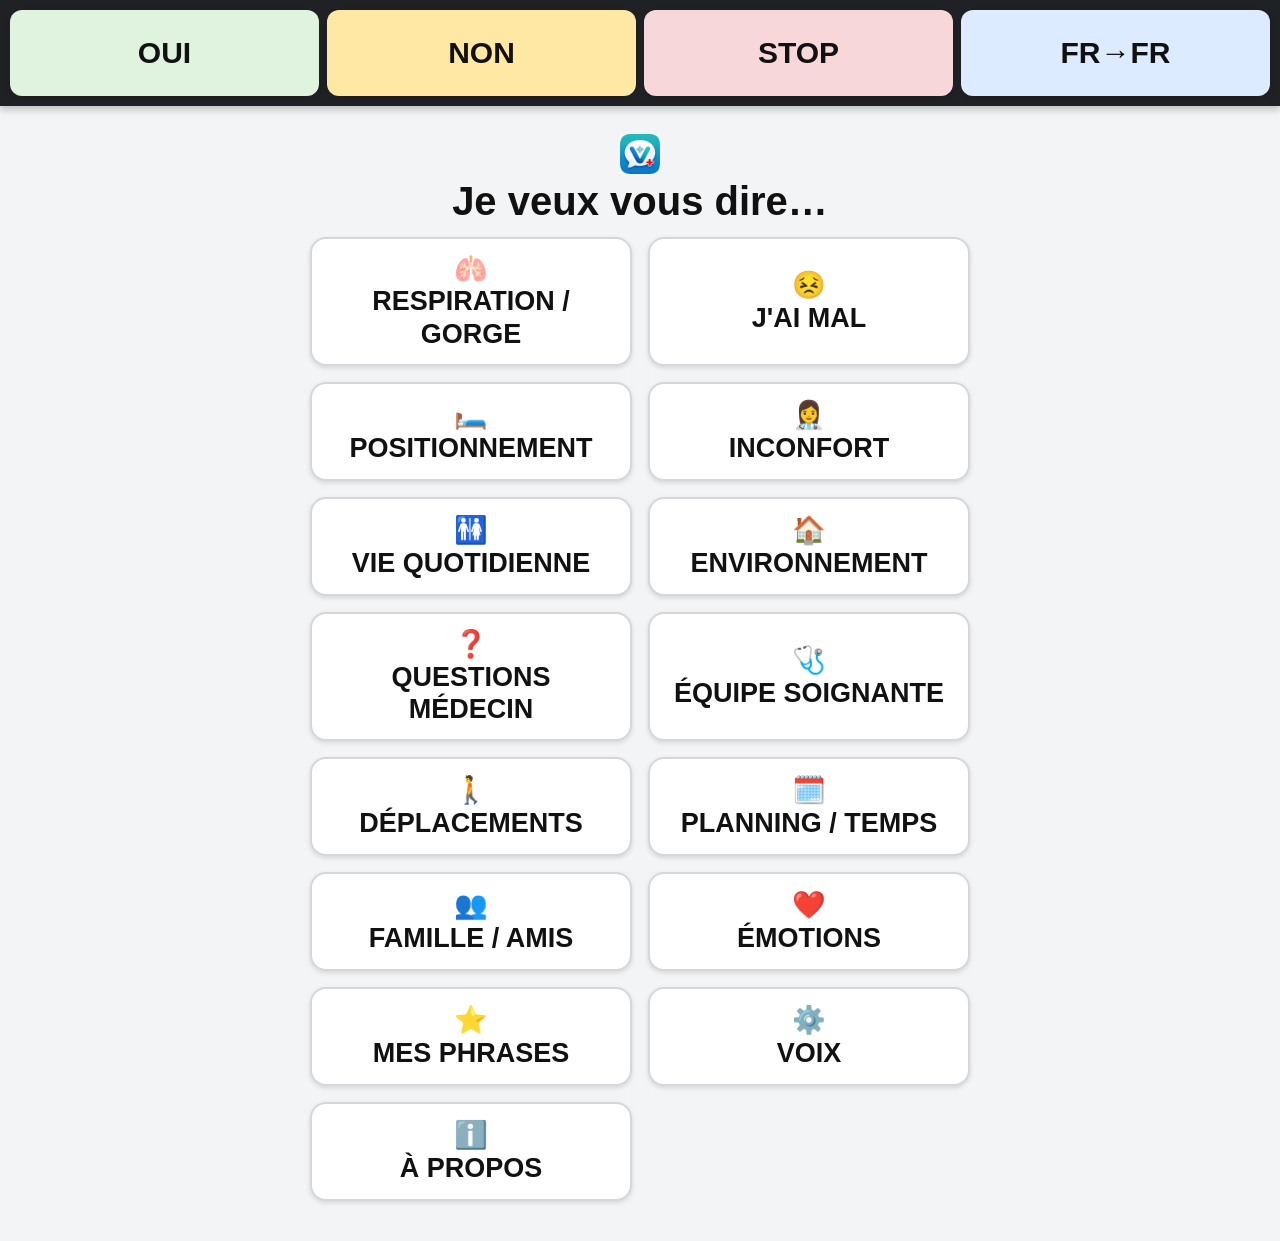
==== index.html @ cb650a51 "Add VoxHelp 3.0 application files" ====
<!DOCTYPE html>
<html lang="fr">
<head>
    <meta charset="UTF-8">

    <meta
        name="viewport"
        content="width=device-width, initial-scale=1.0, maximum-scale=1.0"
    >

    <title>VoxHelp</title>

	<link rel="manifest" href="manifest.json">
	
	<link rel="apple-touch-icon" href="icon-192.png">

	<link
		rel="icon"
		type="image/png"
		sizes="192x192"
		href="icon-192.png"
	>

	<link
		rel="icon"
		type="image/png"
		sizes="512x512"
		href="icon-512.png"
	>

	<meta name="theme-color" content="#202124">

	<meta name="apple-mobile-web-app-capable" content="yes">
	
	<meta
		name="apple-mobile-web-app-title"
		content="VoxHelp 3.0"
	>

	<meta
		name="apple-mobile-web-app-status-bar-style"
		content="black-translucent"
	>

    <link rel="stylesheet" href="style.css">
</head>

<body>

<header class="quick-bar">

	<button
		id="quickYesButton"
		class="quick"
		onclick="speakQuickPhrase('yes')"
	>
		OUI
	</button>

	<button
		id="quickNoButton"
		class="quick"
		onclick="speakQuickPhrase('no')"
	>
		NON
	</button>

	<button
		id="quickStopButton"
		class="quick"
		onclick="speakQuickPhrase('stop')"
	>
		STOP
	</button>

	<button
		id="topRightButton"
		class="quick"
		onclick="handleTopRightButton()"
	>
		FR → FR
	</button>

</header>


<main class="app">

    <!-- ÉCRAN PRINCIPAL -->
    <section id="homeScreen" class="screen active">

		<div class="home-brand">
			<img
				src="icon-192.png"
				alt="VoxHelp"
				class="home-brand-logo"
			>
		</div>

		<h1>
			<span id="homeTitleText">
				Je veux vous dire…
			</span>
			<span id="appVersion"></span>
		</h1>
			
		<div class="buttons">

			<button onclick="showScreen('respirationScreen')">
				🫁<br>
				<span id="homeRespirationButton">
					RESPIRATION / GORGE
				</span>
			</button>

			<button onclick="showScreen('painScreen')">
				😣<br>
				<span id="homePainButton">
					J'AI MAL
				</span>
			</button>

			<button onclick="showScreen('positionScreen')">
				🛏️<br>
				<span id="homePositionButton">
					POSITIONNEMENT
				</span>
			</button>

			<button onclick="showScreen('careScreen')">
				👩‍⚕️<br>
				<span id="homeCareButton">
					INCONFORT
				</span>
			</button>

			<button onclick="showScreen('hygieneScreen')">
				🚻<br>
				<span id="homeHygieneButton">
					VIE QUOTIDIENNE
				</span>
			</button>

			<button onclick="showScreen('environmentScreen')">
				🏠<br>
				<span id="homeEnvironmentButton">
					ENVIRONNEMENT
				</span>
			</button>

			<button onclick="showScreen('questionsScreen')">
				❓<br>
				<span id="homeQuestionsButton">
					QUESTIONS<br>
					MÉDECIN
				</span>
			</button>

			<button onclick="showScreen('careTeamScreen')">
				🩺<br>
				<span id="homeCareTeamButton">
					ÉQUIPE SOIGNANTE
				</span>
			</button>

			<button onclick="showScreen('movementScreen')">
				🚶<br>
				<span id="homeMovementButton">
					DÉPLACEMENTS
				</span>
			</button>

			<button onclick="showScreen('planningScreen')">
				🗓️<br>
				<span id="homePlanningButton">
					PLANNING / TEMPS
				</span>
			</button>


			<button onclick="showScreen('talkScreen')">
				👥<br>
				<span id="homeTalkButton">
					FAMILLE / AMIS
				</span>
			</button>

			<button onclick="showScreen('emotionScreen')">
				❤️<br>
				<span id="homeEmotionButton">
					ÉMOTIONS
				</span>
			</button>

			<button onclick="openWriteScreen()">
				⭐<br>
				<span id="homePhrasesButton">
					MES PHRASES
				</span>
			</button>

			<button onclick="openVoiceScreen()">
				⚙️<br>
				<span id="homeVoiceButton">
					VOIX
				</span>
			</button>

			<button onclick="showScreen('aboutScreen')">
				ℹ️<br>
				<span id="homeAboutButton">
					À PROPOS
				</span>
			</button>

		</div>

    </section>

<!-- RESPIRATION -->
<section id="respirationScreen" class="screen">

    <button
        class="back-button"
        onclick="showScreen('homeScreen')"
    >
        ← RETOUR
    </button>

    <h1 id="respirationTitle">
        Respiration
    </h1>

    <div class="phrase-buttons">

        <button
            onclick="speakRespirationPhrase('breathing')"
        >
            <span id="respirationBreathingButton">
                J'AI DU MAL<br>
                À RESPIRER
            </span>
        </button>

        <button
            onclick="speakRespirationPhrase('suction')"
        >
            <span id="respirationSuctionButton">
                J'AI BESOIN<br>
                D'ÊTRE ASPIRÉ
            </span>
        </button>

        <button
            onclick="speakRespirationPhrase('secretions')"
        >
            <span id="respirationSecretionsButton">
                SÉCRÉTIONS
            </span>
        </button>

        <button
            onclick="speakRespirationPhrase('tracheostomyPain')"
        >
            <span id="respirationTracheostomyPainButton">
                DOULEUR AUTOUR<br>
                DE LA TRACHÉOTOMIE
            </span>
        </button>

        <button
            onclick="speakRespirationPhrase('dryMouth')"
        >
            <span id="respirationDryMouthButton">
                BOUCHE SÈCHE
            </span>
        </button>

        <button
            onclick="speakRespirationPhrase('better')"
        >
            <span id="respirationBetterButton">
                ÇA VA MIEUX
            </span>
        </button>

    </div>

</section>

<!-- DOULEUR -->
<section id="painScreen" class="screen">

    <button
        class="back-button"
        onclick="resetPain(); showScreen('homeScreen')"
    >
        ← RETOUR
    </button>

	<h1 id="painTitle">
		Douleur
	</h1>

    <div id="painStep1">

		<h2 id="painWhereTitle">
			Où avez-vous mal ?
		</h2>

		<div class="pain-locations">

			<button onclick="selectPainLocation('head')">
				<span id="painLocationHead">
					TÊTE
				</span>
			</button>

			<button onclick="selectPainLocation('neck')">
				<span id="painLocationNeck">
					COU
				</span>
			</button>

			<button onclick="selectPainLocation('chest')">
				<span id="painLocationChest">
					POITRINE
				</span>
			</button>

			<button onclick="selectPainLocation('back')">
				<span id="painLocationBack">
					DOS
				</span>
			</button>

			<button onclick="selectPainLocation('abdomen')">
				<span id="painLocationAbdomen">
					VENTRE
				</span>
			</button>

			<button onclick="selectPainLocation('leftShoulder')">
				<span id="painLocationLeftShoulder">
					ÉPAULE GAUCHE
				</span>
			</button>

			<button onclick="selectPainLocation('leftArm')">
				<span id="painLocationLeftArm">
					BRAS GAUCHE
				</span>
			</button>

			<button onclick="selectPainLocation('leftHand')">
				<span id="painLocationLeftHand">
					MAIN GAUCHE
				</span>
			</button>

			<button onclick="selectPainLocation('leftHip')">
				<span id="painLocationLeftHip">
					HANCHE GAUCHE
				</span>
			</button>
	
			<button onclick="selectPainLocation('buttocks')">
				<span id="painLocationButtocks">
					FESSES
				</span>
			</button>

			<button onclick="selectPainLocation('leftLeg')">
				<span id="painLocationLeftLeg">
					JAMBE GAUCHE
				</span>
			</button>

			<button onclick="selectPainLocation('leftFoot')">
				<span id="painLocationLeftFoot">
					PIED<br>GAUCHE
				</span>
			</button>

		</div>

    </div>

	<div id="painStepDetail" class="hidden">

		<h2 id="painDetailTitle">
			Où exactement ?
		</h2>

		<div
			id="painDetailButtons"
			class="pain-locations"
		></div>

		<button
			id="painDetailBackButton"
			class="change-location"
			onclick="changePainLocation()"
		>
			← CHANGER L'ENDROIT
		</button>

	</div>

    <div id="painStep2" class="hidden">

        <h2 id="painLocationTitle">
            Quelle intensité ?
        </h2>

		<div class="pain-scale">

			<button onclick="selectPainLevel(1)">1</button>
			<button onclick="selectPainLevel(2)">2</button>
			<button onclick="selectPainLevel(3)">3</button>
			<button onclick="selectPainLevel(4)">4</button>
			<button onclick="selectPainLevel(5)">5</button>
			<button onclick="selectPainLevel(6)">6</button>
			<button onclick="selectPainLevel(7)">7</button>
			<button onclick="selectPainLevel(8)">8</button>
			<button onclick="selectPainLevel(9)">9</button>

			<button
				class="pain-level-ten"
				onclick="selectPainLevel(10)"
			>
				10
			</button>

        </div>

		<button
			id="painChangeLocationButton"
			class="change-location"
			onclick="changePainLocation()"
		>
			← CHANGER L'ENDROIT
		</button>

    </div>

</section>


<!-- ======================================= -->
<!-- POSITIONNEMENT -->
<!-- ======================================= -->

<section
    id="positionScreen"
    class="screen"
>

    <button
        class="back-button"
        onclick="showScreen('homeScreen')"
    >
        ← RETOUR
    </button>

    <h1 id="positionTitle">
        Positionnement
    </h1>

    <div class="phrase-buttons">

        <button onclick="speakPositionPhrase('bed')">
            <span id="positionBedButton">
                COUCHEZ-MOI
            </span>
        </button>

        <button onclick="speakPositionPhrase('sitUp')">
            <span id="positionSitUpButton">
                REDRESSEZ-MOI
            </span>
        </button>

        <button onclick="speakPositionPhrase('moveUp')">
            <span id="positionMoveUpButton">
                REMONTEZ-MOI
            </span>
        </button>

        <button onclick="speakPositionPhrase('turnRight')">
            <span id="positionTurnRightButton">
                TOURNEZ-MOI
            </span>
        </button>

        <button onclick="speakPositionPhrase('headUp')">
            <span id="positionHeadUpButton">
                MONTEZ<br>
                LA TÊTE DU LIT
            </span>
        </button>

        <button onclick="speakPositionPhrase('headDown')">
            <span id="positionHeadDownButton">
                BAISSEZ<br>
                LA TÊTE DU LIT
            </span>
        </button>

        <button onclick="speakPositionPhrase('legsUp')">
            <span id="positionLegsUpButton">
                MONTEZ<br>
                MES JAMBES
            </span>
        </button>

        <button onclick="speakPositionPhrase('legsDown')">
            <span id="positionLegsDownButton">
                BAISSEZ<br>
                MES JAMBES
            </span>
        </button>

        <button onclick="speakPositionPhrase('pillow')">
            <span id="positionPillowButton">
                OREILLER
            </span>
        </button>

        <button onclick="speakPositionPhrase('blanket')">
            <span id="positionBlanketButton">
                COUVERTURE
            </span>
        </button>

        <button onclick="speakPositionPhrase('positionHurts')">
            <span id="positionHurtsButton">
                CETTE POSITION<br>
                ME FAIT MAL
            </span>
        </button>

        <button onclick="speakPositionPhrase('comfortable')">
            <span id="positionComfortableButton">
                JE SUIS BIEN<br>
                COMME ÇA
            </span>
        </button>

    </div>

</section>

<!-- ======================================= -->
<!-- INCONFORT -->
<!-- ======================================= -->

<section
    id="careScreen"
    class="screen"
>

    <button
        class="back-button"
        onclick="showScreen('homeScreen')"
    >
        ← RETOUR
    </button>

    <h1 id="careTitle">
        Inconfort
    </h1>

    <div class="phrase-buttons">

        <button onclick="speakCarePhrase('help')">
            <span id="careHelpButton">
                BESOIN D'AIDE
            </span>
        </button>

        <button onclick="speakCarePhrase('unwell')">
            <span id="careUnwellButton">
                JE NE ME SENS<br>
                PAS BIEN
            </span>
        </button>

        <button onclick="speakCarePhrase('better')">
            <span id="careBetterButton">
                ÇA VA MIEUX
            </span>
        </button>

        <button onclick="speakCarePhrase('privacy')">
            <span id="carePrivacyButton">
                JE VEUX<br>
                DE L'INTIMITÉ
            </span>
        </button>

        <button onclick="speakCarePhrase('constipation')">
            <span id="careConstipationButton">
                CONSTIPÉ
            </span>
        </button>

        <button onclick="speakCarePhrase('gas')">
            <span id="careGasButton">
                GAZ
            </span>
        </button>

        <button onclick="speakCarePhrase('diarrhea')">
            <span id="careDiarrheaButton">
                DIARRHÉE
            </span>
        </button>

        <button onclick="speakCarePhrase('nausea')">
            <span id="careNauseaButton">
                NAUSÉES
            </span>
        </button>

        <button onclick="speakCarePhrase('dizziness')">
            <span id="careDizzinessButton">
                VERTIGES
            </span>
        </button>

        <button onclick="speakCarePhrase('weakness')">
            <span id="careWeaknessButton">
                FAIBLE
            </span>
        </button>

        <button onclick="speakCarePhrase('chills')">
            <span id="careChillsButton">
                FRISSONS
            </span>
        </button>

        <button onclick="speakCarePhrase('medicationNotEnough')">
            <span id="careMedicationNotEnoughButton">
                MÉDICAMENTS<br>
                PAS EFFICACES
            </span>
        </button>

        <button onclick="speakCarePhrase('hot')">
            <span id="careHotButton">
                J'AI CHAUD
            </span>
        </button>

        <button onclick="speakCarePhrase('cold')">
            <span id="careColdButton">
                J'AI FROID
            </span>
        </button>

    </div>

</section>

<!-- ======================================= -->
<!-- VIE QUOTIDIENNE -->
<!-- ======================================= -->

<section
    id="hygieneScreen"
    class="screen"
>

    <button
        class="back-button"
        onclick="showScreen('homeScreen')"
    >
        ← RETOUR
    </button>

    <h1 id="hygieneTitle">
        Vie quotidienne
    </h1>

    <div class="phrase-buttons">

        <button onclick="speakHygienePhrase('change')">
            <span id="hygieneChangeButton">
                BESOIN<br>
                D'ÊTRE CHANGÉ
            </span>
        </button>

        <button onclick="speakHygienePhrase('urinate')">
            <span id="hygieneUrinateButton">
                BESOIN<br>
                D'URINER
            </span>
        </button>

        <button onclick="speakHygienePhrase('stool')">
            <span id="hygieneStoolButton">
                BESOIN D'ALLER<br>
                À LA SELLE
            </span>
        </button>

        <button onclick="speakHygienePhrase('hungry')">
            <span id="hygieneHungryButton">
                J'AI FAIM
            </span>
        </button>

        <button onclick="speakHygienePhrase('thirsty')">
            <span id="hygieneThirstyButton">
                J'AI SOIF
            </span>
        </button>

        <button onclick="speakHygienePhrase('shower')">
            <span id="hygieneShowerButton">
                PRENDRE<br>
                UNE DOUCHE
            </span>
        </button>

        <button onclick="speakHygienePhrase('teeth')">
            <span id="hygieneTeethButton">
                BROSSER<br>
                MES DENTS
            </span>
        </button>

        <button onclick="speakHygienePhrase('face')">
            <span id="hygieneFaceButton">
                ME LAVER<br>
                LE VISAGE
            </span>
        </button>

        <button onclick="speakHygienePhrase('shave')">
            <span id="hygieneShaveButton">
                ME RASER
            </span>
        </button>

        <button onclick="speakHygienePhrase('comb')">
            <span id="hygieneCombButton">
                ME COIFFER
            </span>
        </button>

        <button onclick="speakHygienePhrase('glasses')">
            <span id="hygieneGlassesButton">
                LUNETTES
            </span>
        </button>

        <button onclick="speakHygienePhrase('hearingAid')">
            <span id="hygieneHearingAidButton">
                APPAREIL<br>
                AUDITIF
            </span>
        </button>

        <button onclick="speakHygienePhrase('dentures')">
            <span id="hygieneDenturesButton">
                DENTIER
            </span>
        </button>

        <button onclick="speakHygienePhrase('tshirt')">
            <span id="hygieneTshirtButton">
                T-SHIRT
            </span>
        </button>

        <button onclick="speakHygienePhrase('pants')">
            <span id="hygienePantsButton">
                PANTALON
            </span>
        </button>

        <button onclick="speakHygienePhrase('sweater')">
            <span id="hygieneSweaterButton">
                PULL
            </span>
        </button>

        <button onclick="speakHygienePhrase('shoes')">
            <span id="hygieneShoesButton">
                CHAUSSURES
            </span>
        </button>

    </div>

</section>

<!-- ======================================= -->
<!-- ÉMOTIONS -->
<!-- ======================================= -->

<section
    id="emotionScreen"
    class="screen"
>

    <button
        class="back-button"
        onclick="showScreen('homeScreen')"
    >
        ← RETOUR
    </button>

    <h1 id="emotionTitle">
        Émotions
    </h1>

    <div class="phrase-buttons">

        <button onclick="speakEmotionPhrase('afraid')">
            <span id="emotionAfraidButton">
                J'AI PEUR
            </span>
        </button>

        <button onclick="speakEmotionPhrase('sad')">
            <span id="emotionSadButton">
                JE SUIS<br>
                TRISTE
            </span>
        </button>

        <button onclick="speakEmotionPhrase('angry')">
            <span id="emotionAngryButton">
                JE SUIS<br>
                EN COLÈRE
            </span>
        </button>

        <button onclick="speakEmotionPhrase('fedUp')">
            <span id="emotionFedUpButton">
                J'EN AI<br>
                MARRE
            </span>
        </button>

        <button onclick="speakEmotionPhrase('discouraged')">
            <span id="emotionDiscouragedButton">
                JE SUIS<br>
                DÉCOURAGÉ
            </span>
        </button>

        <button onclick="speakEmotionPhrase('lonely')">
            <span id="emotionLonelyButton">
                JE ME SENS<br>
                SEUL
            </span>
        </button>

        <button onclick="speakEmotionPhrase('tired')">
            <span id="emotionTiredButton">
                JE SUIS<br>
                FATIGUÉ
            </span>
        </button>

        <button onclick="speakEmotionPhrase('bored')">
            <span id="emotionBoredButton">
                JE M'ENNUIE
            </span>
        </button>

        <button onclick="speakEmotionPhrase('happy')">
            <span id="emotionHappyButton">
                JE SUIS<br>
                CONTENT
            </span>
        </button>

        <button onclick="speakEmotionPhrase('better')">
            <span id="emotionBetterButton">
                JE ME SENS<br>
                MIEUX
            </span>
        </button>

        <button onclick="speakEmotionPhrase('stay')">
            <span id="emotionStayButton">
                RESTEZ<br>
                AVEC MOI
            </span>
        </button>

        <button onclick="speakEmotionPhrase('alone')">
            <span id="emotionAloneButton">
                JE VEUX<br>
                ÊTRE SEUL
            </span>
        </button>

        <button onclick="speakEmotionPhrase('noTalk')">
            <span id="emotionNoTalkButton">
                PAS ENVIE<br>
                DE PARLER
            </span>
        </button>

    </div>

</section>

<!-- ======================================= -->
<!-- QUESTIONS SUR MON ÉTAT -->
<!-- ======================================= -->

<section
    id="questionsScreen"
    class="screen"
>

    <button
        class="back-button"
        onclick="showScreen('homeScreen')"
    >
        ← RETOUR
    </button>

    <h1 id="questionsTitle">
        Questions
    </h1>

    <div class="phrase-buttons">

        <button onclick="speakQuestionsPhrase('whatHappened')">
            <span id="questionsWhatHappenedButton">
                QU'EST-CE QUI<br>
                M'EST ARRIVÉ ?
            </span>
        </button>

        <button onclick="speakQuestionsPhrase('improving')">
            <span id="questionsImprovingButton">
                EST-CE QUE<br>
                JE VAIS MIEUX ?
            </span>
        </button>

        <button onclick="speakQuestionsPhrase('nextGoal')">
            <span id="questionsNextGoalButton">
                QUELS SONT<br>
                MES OBJECTIFS ?
            </span>
        </button>

        <button onclick="speakQuestionsPhrase('exams')">
            <span id="questionsExamsButton">
                QUELS EXAMENS<br>
                VAIS-JE AVOIR ?
            </span>
        </button>

        <button onclick="speakQuestionsPhrase('resultsWhen')">
            <span id="questionsResultsWhenButton">
                QUAND AURAI-JE<br>
                LES RÉSULTATS ?
            </span>
        </button>

        <button onclick="speakQuestionsPhrase('resultsMeaning')">
            <span id="questionsResultsMeaningButton">
                QUE MONTRENT<br>
                LES RÉSULTATS ?
            </span>
        </button>

        <button onclick="speakQuestionsPhrase('speakWhen')">
            <span id="questionsSpeakWhenButton">
                QUAND POURRAI-JE<br>
                PARLER ?
            </span>
        </button>

        <button onclick="speakQuestionsPhrase('tracheostomyHowLong')">
            <span id="questionsTracheostomyHowLongButton">
                COMBIEN DE TEMPS<br>
                LA TRACHÉOTOMIE ?
            </span>
        </button>

        <button onclick="speakQuestionsPhrase('eatWhen')">
            <span id="questionsEatWhenButton">
                QUAND POURRAI-JE<br>
                MANGER ?
            </span>
        </button>

        <button onclick="speakQuestionsPhrase('standWhen')">
            <span id="questionsStandWhenButton">
                QUAND POURRAI-JE<br>
                ME LEVER ?
            </span>
        </button>

        <button onclick="speakQuestionsPhrase('walkWhen')">
            <span id="questionsWalkWhenButton">
                QUAND POURRAI-JE<br>
                MARCHER ?
            </span>
        </button>

        <button onclick="speakQuestionsPhrase('goHome')">
            <span id="questionsGoHomeButton">
                QUAND POURRAI-JE<br>
                RENTRER CHEZ MOI ?
            </span>
        </button>

        <button onclick="speakQuestionsPhrase('explainNext')">
            <span id="questionsExplainNextButton">
                EXPLIQUEZ-MOI<br>
                LA SUITE
            </span>
        </button>

    </div>

</section>

<!-- ======================================= -->
<!-- ENVIRONNEMENT / INTIMITÉ / SOMMEIL -->
<!-- ======================================= -->

<section
    id="environmentScreen"
    class="screen"
>

    <button
        class="back-button"
        onclick="showScreen('homeScreen')"
    >
        ← RETOUR
    </button>

    <h1 id="environmentTitle">
        Environnement
    </h1>

    <div class="phrase-buttons">

        <button onclick="speakEnvironmentPhrase('closeDoor')">
            <span id="environmentCloseDoorButton">
                FERMEZ<br>
                LA PORTE
            </span>
        </button>

        <button onclick="speakEnvironmentPhrase('openDoor')">
            <span id="environmentOpenDoorButton">
                OUVREZ<br>
                LA PORTE
            </span>
        </button>

        <button onclick="speakEnvironmentPhrase('closeCurtains')">
            <span id="environmentCloseCurtainsButton">
                FERMEZ<br>
                LES RIDEAUX
            </span>
        </button>

        <button onclick="speakEnvironmentPhrase('openCurtains')">
            <span id="environmentOpenCurtainsButton">
                OUVREZ<br>
                LES RIDEAUX
            </span>
        </button>

        <button onclick="speakEnvironmentPhrase('lightOn')">
            <span id="environmentLightOnButton">
                ALLUMEZ<br>
                LA LUMIÈRE
            </span>
        </button>

        <button onclick="speakEnvironmentPhrase('lightOff')">
            <span id="environmentLightOffButton">
                ÉTEIGNEZ<br>
                LA LUMIÈRE
            </span>
        </button>

        <button onclick="speakEnvironmentPhrase('noise')">
            <span id="environmentNoiseButton">
                TROP<br>
                DE BRUIT
            </span>
        </button>

        <button onclick="speakEnvironmentPhrase('openWindow')">
            <span id="environmentOpenWindowButton">
                OUVREZ<br>
                LA FENÊTRE
            </span>
        </button>

        <button onclick="speakEnvironmentPhrase('closeWindow')">
            <span id="environmentCloseWindowButton">
                FERMEZ<br>
                LA FENÊTRE
            </span>
        </button>

        <button onclick="speakEnvironmentPhrase('television')">
            <span id="environmentTelevisionButton">
                TÉLÉVISION
            </span>
        </button>

        <button onclick="speakEnvironmentPhrase('music')">
            <span id="environmentMusicButton">
                MUSIQUE
            </span>
        </button>

        <button onclick="speakEnvironmentPhrase('phone')">
            <span id="environmentPhoneButton">
                AVOIR MON<br>
                TÉLÉPHONE
            </span>
        </button>

        <button onclick="speakEnvironmentPhrase('rechargePhone')">
            <span id="environmentRechargePhoneButton">
                RECHARGER MON<br>
                TÉLÉPHONE
            </span>
        </button>

        <button onclick="speakEnvironmentPhrase('sleep')">
            <span id="environmentSleepButton">
                JE VEUX<br>
                DORMIR
            </span>
        </button>

    </div>
	
</section>

<!-- ======================================= -->
<!-- ÉCRIRE UNE PHRASE -->
<!-- ======================================= -->

<section
    id="writeScreen"
    class="screen"
>

    <button
        class="back-button"
        onclick="showScreen('homeScreen')"
    >
        ← RETOUR
    </button>

    <h1 id="writeTitle">
        Mes phrases
    </h1>

    <div class="quick-phrases">

        <button onclick="addQuickText('wouldLike')">
            <span id="writeWouldLikeButton">
                JE VOUDRAIS…
            </span>
        </button>

        <button onclick="addQuickText('need')">
            <span id="writeNeedButton">
                J'AI BESOIN DE…
            </span>
        </button>

        <button onclick="addQuickText('want')">
            <span id="writeWantButton">
                JE VEUX…
            </span>
        </button>

        <button onclick="addQuickText('dontWant')">
            <span id="writeDontWantButton">
                JE NE VEUX PAS…
            </span>
        </button>

        <button onclick="addQuickText('canYou')">
            <span id="writeCanYouButton">
                POUVEZ-VOUS…
            </span>
        </button>

        <button onclick="addQuickText('helpMe')">
            <span id="writeHelpMeButton">
                AIDEZ-MOI À…
            </span>
        </button>

        <button onclick="addQuickText('when')">
            <span id="writeWhenButton">
                QUAND… ?
            </span>
        </button>

        <button onclick="addQuickText('why')">
            <span id="writeWhyButton">
                POURQUOI… ?
            </span>
        </button>

        <button onclick="addQuickText('isIt')">
            <span id="writeIsItButton">
                EST-CE QUE… ?
            </span>
        </button>

        <button onclick="addQuickText('think')">
            <span id="writeThinkButton">
                JE PENSE QUE…
            </span>
        </button>

    </div>

    <textarea
        id="customText"
        class="custom-text"
        rows="5"
        placeholder="Écrivez ici ce que vous voulez dire..."
    ></textarea>

    <div class="write-actions">

        <button
            id="writeClearButton"
            onclick="clearCustomText()"
        >
            🗑️ EFFACER
        </button>

        <button
            id="writeSpeakButton"
            onclick="speakCustomText()"
        >
            🔊 DIRE
        </button>

        <button
            id="writeSaveButton"
            onclick="saveFavoriteFromWrite()"
        >
            ⭐ ENREGISTRER
        </button>

    </div>

    <h2 id="writePersonalTitle">
        Mes phrases personnelles
    </h2>

    <div
        id="customFavorites"
        class="custom-favorites"
    ></div>

</section>

<!-- ======================================= -->
<!-- ÉQUIPE SOIGNANTE -->
<!-- ======================================= -->

<section
    id="careTeamScreen"
    class="screen"
>

    <button
        class="back-button"
        onclick="showScreen('homeScreen')"
    >
        ← RETOUR
    </button>

    <h1 id="careTeamTitle">
        Équipe soignante
    </h1>

    <div class="phrase-buttons">

        <button onclick="speakCareTeamPhrase('nurse')">
            <span id="careTeamNurseButton">
                INFIRMIÈRE
            </span>
        </button>

        <button onclick="speakCareTeamPhrase('doctor')">
            <span id="careTeamDoctorButton">
                MÉDECIN
            </span>
        </button>

        <button onclick="speakCareTeamPhrase('physio')">
            <span id="careTeamPhysioButton">
                PHYSIO
            </span>
        </button>

        <button onclick="speakCareTeamPhrase('ergo')">
            <span id="careTeamErgoButton">
                ERGO
            </span>
        </button>

        <button onclick="speakCareTeamPhrase('logo')">
            <span id="careTeamLogoButton">
                LOGO
            </span>
        </button>

        <button onclick="speakCareTeamPhrase('assistant')">
            <span id="careTeamAssistantButton">
                AIDE-SOIGNANTE
            </span>
        </button>

        <button onclick="speakCareTeamPhrase('dietitian')">
            <span id="careTeamDietitianButton">
                DIÉTÉTICIENNE
            </span>
        </button>

        <button onclick="speakCareTeamPhrase('neuropsychologist')">
            <span id="careTeamNeuropsychologistButton">
                NEUROPSY
            </span>
        </button>

        <button onclick="speakCareTeamPhrase('psychologist')">
            <span id="careTeamPsychologistButton">
                PSY
            </span>
        </button>

        <button onclick="speakCareTeamPhrase('socialWorker')">
            <span id="careTeamSocialWorkerButton">
                ASSISTANTE<br>
                SOCIALE
            </span>
        </button>

        <button onclick="speakCareTeamPhrase('hospitality')">
            <span id="careTeamHospitalityButton">
                AGENT<br>
                HÔTELIER
            </span>
        </button>

    </div>

</section>

<!-- ======================================= -->
<!-- DÉPLACEMENTS -->
<!-- ======================================= -->

<section
    id="movementScreen"
    class="screen"
>

    <button
        class="back-button"
        onclick="showScreen('homeScreen')"
    >
        ← RETOUR
    </button>

    <h1 id="movementTitle">
        Déplacements
    </h1>

    <div class="phrase-buttons">

        <button onclick="speakMovementPhrase('room')">
            <span id="movementRoomButton">
                ALLER DANS<br>
                MA CHAMBRE
            </span>
        </button>

        <button onclick="speakMovementPhrase('loggia')">
            <span id="movementLoggiaButton">
                ALLER À<br>
                LA CAFÉTÉRIA
            </span>
        </button>

        <button onclick="speakMovementPhrase('outside')">
            <span id="movementOutsideButton">
                ALLER<br>
                DEHORS
            </span>
        </button>

        <button onclick="speakMovementPhrase('home')">
            <span id="movementHomeButton">
                RENTRER<br>
                CHEZ MOI
            </span>
        </button>

    </div>

</section>

<!-- ======================================= -->
<!-- PLANNING / TEMPS -->
<!-- ======================================= -->

<section
    id="planningScreen"
    class="screen"
>

    <button
        class="back-button"
        onclick="showScreen('homeScreen')"
    >
        ← RETOUR
    </button>

    <h1 id="planningTitle">
        Planning / Temps
    </h1>

    <div class="phrase-buttons">

        <button onclick="openPlanningDate()">
            <span id="planningDateButton">
                DATE
            </span>
        </button>

        <button onclick="clearPlanningNumber(); showScreen('planningNumbersScreen')">
            <span id="planningNumbersButton">
                CHIFFRES
            </span>
        </button>

        <button onclick="showScreen('planningDaysScreen')">
            <span id="planningDaysButton">
                JOURS DE<br>
                LA SEMAINE
            </span>
        </button>

        <button onclick="showScreen('planningDayPartsScreen')">
            <span id="planningDayPartsButton">
                MOMENT DE<br>
                LA JOURNÉE
            </span>
        </button>

        <button onclick="showScreen('planningMonthsScreen')">
            <span id="planningMonthsButton">
                MOIS
            </span>
        </button>

        <button onclick="speakPlanningRelativeDay('today')">
            <span id="planningTodayButton">
                AUJOURD'HUI
            </span>
        </button>

        <button onclick="speakPlanningRelativeDay('tomorrow')">
            <span id="planningTomorrowButton">
                DEMAIN
            </span>
        </button>

        <button onclick="speakPlanningRelativeDay('yesterday')">
            <span id="planningYesterdayButton">
                HIER
            </span>
        </button>

    </div>

</section>

<section
    id="planningDateDayScreen"
    class="screen"
>

    <button
        id="planningDateDayBackButton"
        class="back-button"
        onclick="showScreen('planningScreen')"
    >
        ← RETOUR
    </button>

    <h1 id="planningDateDayTitle">
        Quel jour ?
    </h1>

    <h2 id="planningDateDayDisplay">
        __ . __ . ____
    </h2>

    <div class="date-keypad">

        <button onclick="appendPlanningDateDigit('1')">1</button>
        <button onclick="appendPlanningDateDigit('2')">2</button>
        <button onclick="appendPlanningDateDigit('3')">3</button>

        <button onclick="appendPlanningDateDigit('4')">4</button>
        <button onclick="appendPlanningDateDigit('5')">5</button>
        <button onclick="appendPlanningDateDigit('6')">6</button>

        <button onclick="appendPlanningDateDigit('7')">7</button>
        <button onclick="appendPlanningDateDigit('8')">8</button>
        <button onclick="appendPlanningDateDigit('9')">9</button>

        <button onclick="appendPlanningDateDigit('0')">0</button>

        <button onclick="clearPlanningDatePart()">
            <span id="planningDateDayClearButton">
                EFFACER
            </span>
        </button>

        <button onclick="validatePlanningDateDay()">
            <span id="planningDateDayValidateButton">
                VALIDER
            </span>
        </button>

    </div>

</section>

<section
    id="planningDateMonthScreen"
    class="screen"
>

    <button
		id="planningDateMonthBackButton"
        class="back-button"
        onclick="showScreen('planningDateDayScreen')"
    >
        ← RETOUR
    </button>

    <h1 id="planningDateMonthTitle">
        Quel mois ?
    </h1>

    <h2 id="planningDateMonthDisplay">
        __ . __ . ____
    </h2>

    <div class="date-month-keypad">

        <button onclick="selectPlanningDateMonth(1)">1</button>
        <button onclick="selectPlanningDateMonth(2)">2</button>
        <button onclick="selectPlanningDateMonth(3)">3</button>

        <button onclick="selectPlanningDateMonth(4)">4</button>
        <button onclick="selectPlanningDateMonth(5)">5</button>
        <button onclick="selectPlanningDateMonth(6)">6</button>

        <button onclick="selectPlanningDateMonth(7)">7</button>
        <button onclick="selectPlanningDateMonth(8)">8</button>
        <button onclick="selectPlanningDateMonth(9)">9</button>

        <button onclick="selectPlanningDateMonth(10)">10</button>
        <button onclick="selectPlanningDateMonth(11)">11</button>
        <button onclick="selectPlanningDateMonth(12)">12</button>

        <button
            class="date-month-clear"
            onclick="clearPlanningDatePart()"
        >
            <span id="planningDateMonthClearButton">
                EFFACER
            </span>
        </button>

        <button
            class="date-month-validate"
            onclick="validatePlanningDateMonth()"
        >
            <span id="planningDateMonthValidateButton">
                VALIDER
            </span>
        </button>

    </div>

</section>

<section
    id="planningDateYearScreen"
    class="screen"
>

    <button
		id="planningDateYearBackButton"
        class="back-button"
        onclick="showScreen('planningDateMonthScreen')"
    >
        ← RETOUR
    </button>

    <h1 id="planningDateYearTitle">
        Quelle année ?
    </h1>

    <h2 id="planningDateYearDisplay">
        __ . __ . ____
    </h2>

    <div class="date-keypad">

        <button onclick="appendPlanningDateDigit('1')">1</button>
        <button onclick="appendPlanningDateDigit('2')">2</button>
        <button onclick="appendPlanningDateDigit('3')">3</button>

        <button onclick="appendPlanningDateDigit('4')">4</button>
        <button onclick="appendPlanningDateDigit('5')">5</button>
        <button onclick="appendPlanningDateDigit('6')">6</button>

        <button onclick="appendPlanningDateDigit('7')">7</button>
        <button onclick="appendPlanningDateDigit('8')">8</button>
        <button onclick="appendPlanningDateDigit('9')">9</button>

        <button onclick="appendPlanningDateDigit('0')">0</button>

        <button onclick="clearPlanningDatePart()">
            <span id="planningDateYearClearButton">
                EFFACER
            </span>
        </button>

        <button onclick="speakPlanningDate()">
            <span id="planningDateYearSpeakButton">
                🔊 DIRE
            </span>
        </button>

    </div>

</section>

<section
    id="planningNumbersScreen"
    class="screen"
>

    <button
        id="planningNumbersBackButton"
        class="back-button"
        onclick="showScreen('planningScreen')"
    >
        ← RETOUR
    </button>

    <h1 id="planningNumbersTitle">
        Chiffres
    </h1>

    <h2 id="planningNumberDisplay">
        —
    </h2>

    <div
        id="planningNumbersButtons"
        class="planning-number-keypad"
    >

        <button onclick="appendPlanningDigit('1')">
            1
        </button>

        <button onclick="appendPlanningDigit('2')">
            2
        </button>

        <button onclick="appendPlanningDigit('3')">
            3
        </button>

        <button onclick="appendPlanningDigit('4')">
            4
        </button>

        <button onclick="appendPlanningDigit('5')">
            5
        </button>

        <button onclick="appendPlanningDigit('6')">
            6
        </button>

        <button onclick="appendPlanningDigit('7')">
            7
        </button>

        <button onclick="appendPlanningDigit('8')">
            8
        </button>

        <button onclick="appendPlanningDigit('9')">
            9
        </button>

        <button onclick="appendPlanningDigit('0')">
            0
        </button>

        <button onclick="deletePlanningDigit()">
            <span id="planningDeleteNumberButton">
                ⌫ EFFACER
            </span>
        </button>

        <button onclick="speakPlanningNumber()">
            <span id="planningSpeakNumberButton">
                🔊 DIRE
            </span>
        </button>

    </div>
</section>

<section
    id="planningDaysScreen"
    class="screen"
>

    <button
        id="planningDaysBackButton"
        class="back-button"
        onclick="showScreen('planningScreen')"
    >
        ← RETOUR
    </button>

    <h1 id="planningDaysTitle">
        Jours de la semaine
    </h1>

    <div
        id="planningDaysButtons"
        class="phrase-buttons"
    >

        <button onclick="speakPlanningDay('monday')">
            <span id="planningMondayButton">
                LUNDI
            </span>
        </button>

        <button onclick="speakPlanningDay('tuesday')">
            <span id="planningTuesdayButton">
                MARDI
            </span>
        </button>

        <button onclick="speakPlanningDay('wednesday')">
            <span id="planningWednesdayButton">
                MERCREDI
            </span>
        </button>

        <button onclick="speakPlanningDay('thursday')">
            <span id="planningThursdayButton">
                JEUDI
            </span>
        </button>

        <button onclick="speakPlanningDay('friday')">
            <span id="planningFridayButton">
                VENDREDI
            </span>
        </button>

        <button onclick="speakPlanningDay('saturday')">
            <span id="planningSaturdayButton">
                SAMEDI
            </span>
        </button>

        <button onclick="speakPlanningDay('sunday')">
            <span id="planningSundayButton">
                DIMANCHE
            </span>
        </button>

    </div>

</section>


<section
    id="planningMonthsScreen"
    class="screen"
>

    <button
        id="planningMonthsBackButton"
        class="back-button"
        onclick="showScreen('planningScreen')"
    >
        ← RETOUR
    </button>

    <h1 id="planningMonthsTitle">
        Mois
    </h1>

    <div
        id="planningMonthsButtons"
        class="phrase-buttons"
    >

        <button onclick="speakPlanningMonth('january')">
            <span id="planningJanuaryButton">
                JANVIER
            </span>
        </button>

        <button onclick="speakPlanningMonth('february')">
            <span id="planningFebruaryButton">
                FÉVRIER
            </span>
        </button>

        <button onclick="speakPlanningMonth('march')">
            <span id="planningMarchButton">
                MARS
            </span>
        </button>

        <button onclick="speakPlanningMonth('april')">
            <span id="planningAprilButton">
                AVRIL
            </span>
        </button>

        <button onclick="speakPlanningMonth('may')">
            <span id="planningMayButton">
                MAI
            </span>
        </button>

        <button onclick="speakPlanningMonth('june')">
            <span id="planningJuneButton">
                JUIN
            </span>
        </button>

        <button onclick="speakPlanningMonth('july')">
            <span id="planningJulyButton">
                JUILLET
            </span>
        </button>

        <button onclick="speakPlanningMonth('august')">
            <span id="planningAugustButton">
                AOÛT
            </span>
        </button>

        <button onclick="speakPlanningMonth('september')">
            <span id="planningSeptemberButton">
                SEPTEMBRE
            </span>
        </button>

        <button onclick="speakPlanningMonth('october')">
            <span id="planningOctoberButton">
                OCTOBRE
            </span>
        </button>

        <button onclick="speakPlanningMonth('november')">
            <span id="planningNovemberButton">
                NOVEMBRE
            </span>
        </button>

        <button onclick="speakPlanningMonth('december')">
            <span id="planningDecemberButton">
                DÉCEMBRE
            </span>
        </button>

    </div>

</section>

<section
    id="planningDayPartsScreen"
    class="screen"
>

    <button
        id="planningDayPartsBackButton"
        class="back-button"
        onclick="showScreen('planningScreen')"
    >
        ← RETOUR
    </button>

    <h1 id="planningDayPartsTitle">
        Moment de la journée
    </h1>

    <div
        id="planningDayPartsButtons"
        class="phrase-buttons"
    >

        <button onclick="speakPlanningDayPart('morning')">
            <span id="planningMorningButton">
                MATIN
            </span>
        </button>

        <button onclick="speakPlanningDayPart('noon')">
            <span id="planningNoonButton">
                MIDI
            </span>
        </button>

        <button onclick="speakPlanningDayPart('afternoon')">
            <span id="planningAfternoonButton">
                APRÈS-MIDI
            </span>
        </button>

        <button onclick="speakPlanningDayPart('evening')">
            <span id="planningEveningButton">
                SOIR
            </span>
        </button>

    </div>

</section>

<!-- ======================================= -->
<!-- FAMILLE / AMIS -->
<!-- ======================================= -->

<section
    id="talkScreen"
    class="screen"
>

    <button
        class="back-button"
        onclick="showScreen('homeScreen')"
    >
        ← RETOUR
    </button>

    <h1 id="talkTitle">
        Famille / Amis
    </h1>

    <div class="phrase-buttons">

        <button onclick="speakTalkPhrase('hello')">
            <span id="talkHelloButton">
                BONJOUR
            </span>
        </button>

        <button onclick="speakTalkPhrase('seeYou')">
            <span id="talkSeeYouButton">
                À BIENTÔT
            </span>
        </button>

        <button onclick="speakTalkPhrase('happyToSee')">
            <span id="talkHappyToSeeButton">
                JE SUIS CONTENT<br>
                DE TE VOIR
            </span>
        </button>

        <button onclick="speakTalkPhrase('missedYou')">
            <span id="talkMissedYouButton">
                TU M'AS MANQUÉ
            </span>
        </button>

        <button onclick="speakTalkPhrase('loveYou')">
            <span id="talkLoveYouButton">
                JE T'AIME
            </span>
        </button>

        <button onclick="speakTalkPhrase('thankYou')">
            <span id="talkThankYouButton">
                MERCI
            </span>
        </button>

        <button onclick="speakTalkPhrase('sorry')">
            <span id="talkSorryButton">
                DÉSOLÉ
            </span>
        </button>

        <button onclick="speakTalkPhrase('dontWorry')">
            <span id="talkDontWorryButton">
                NE T'INQUIÈTE PAS
            </span>
        </button>

        <button onclick="speakTalkPhrase('stayLonger')">
            <span id="talkStayLongerButton">
                RESTE ENCORE<br>
                UN PEU
            </span>
        </button>

        <button onclick="speakTalkPhrase('tellMe')">
            <span id="talkTellMeButton">
                RACONTE-MOI
            </span>
        </button>

        <button onclick="speakTalkPhrase('doingWell')">
            <span id="talkDoingWellButton">
                JE VAIS BIEN
            </span>
        </button>

        <button onclick="speakTalkPhrase('tiredButOkay')">
            <span id="talkTiredButOkayButton">
                JE SUIS FATIGUÉ,<br>
                MAIS ÇA VA
            </span>
        </button>

        <button onclick="speakTalkPhrase('dontKnow')">
            <span id="talkDontKnowButton">
                JE NE SAIS PAS
            </span>
        </button>

        <button onclick="speakTalkPhrase('changeSubject')">
            <span id="talkChangeSubjectButton">
                CHANGEONS<br>
                DE SUJET
            </span>
        </button>

    </div>

</section>

<!-- ======================================= -->
<!-- RÉGLAGE DE LA VOIX -->
<!-- ======================================= -->

<section
    id="voiceScreen"
    class="screen"
>

    <button
        id="voiceBackButton"
        class="back-button"
        onclick="showScreen('homeScreen')"
    >
        ← RETOUR
    </button>

    <h1 id="voiceTitle">
        Langues / Voix
    </h1>

    <div class="language-setting">

        <h2 id="voicePatientTitle">
            Langue du patient
        </h2>

        <p
            id="voicePatientHelp"
            class="language-help"
        >
            pour les boutons des écrans.
        </p>

        <div class="language-choice">

            <button
                data-patient-language="fr"
                onclick="choosePatientLanguage('fr')"
            >
                🇫🇷<br>
                FRANÇAIS
            </button>

            <button
                data-patient-language="en"
                onclick="choosePatientLanguage('en')"
            >
                🇬🇧<br>
                ENGLISH
            </button>

            <button
                data-patient-language="de"
                onclick="choosePatientLanguage('de')"
            >
                🇩🇪<br>
                DEUTSCH
            </button>

            <button
                data-patient-language="it"
                onclick="choosePatientLanguage('it')"
            >
                🇮🇹<br>
                ITALIANO
            </button>
			
			<button
				data-patient-language="es"
				onclick="choosePatientLanguage('es')"
			>
				🇪🇸<br>
				ESPAÑOL
			</button>

			<button
				data-patient-language="pt"
				onclick="choosePatientLanguage('pt')"
			>
				🇵🇹<br>
				PORTUGUÊS
			</button>

        </div>

    </div>

	<div class="language-setting">

		<div class="language-choice">

			<button
				id="buttonModeTextButton"
				onclick="chooseButtonMode('text')"
			>
				BOUTONS<br>
				TEXTES
			</button>

			<button
				id="buttonModeImageButton"
				onclick="chooseButtonMode('image')"
			>
				BOUTONS<br>
				IMAGES
			</button>

		</div>

	</div>

    <div class="language-setting">

        <h2 id="voiceCaregiverTitle">
            Langue du soignant
        </h2>

        <p
            id="voiceCaregiverHelp"
            class="language-help"
        >
            pour la prononciation des phrases.
        </p>

        <div class="language-choice">

            <button
                data-caregiver-language="fr"
                onclick="chooseCaregiverLanguage('fr')"
            >
                🇫🇷<br>
                FRANÇAIS
            </button>

            <button
                data-caregiver-language="en"
                onclick="chooseCaregiverLanguage('en')"
            >
                🇬🇧<br>
                ENGLISH
            </button>

            <button
                data-caregiver-language="de"
                onclick="chooseCaregiverLanguage('de')"
            >
                🇩🇪<br>
                DEUTSCH
            </button>

            <button
                data-caregiver-language="it"
                onclick="chooseCaregiverLanguage('it')"
            >
                🇮🇹<br>
                ITALIANO
            </button>

        </div>

        <p
            id="caregiverVoiceStatus"
            class="language-voice-status"
            aria-live="polite"
        ></p>

        <button
            id="voiceTestButton"
            type="button"
            class="voice-test-button"
            onclick="testCaregiverVoice()"
        >
            🔊 TESTER LA VOIX
        </button>

    </div>

</section>

<!-- ======================================= -->
<!-- À PROPOS -->
<!-- ======================================= -->

<section
    id="aboutScreen"
    class="screen"
>

    <button
        id="aboutBackButton"
        class="back-button"
        onclick="showScreen('homeScreen')"
    >
        ← RETOUR
    </button>

    <h1 id="aboutTitle">
        À propos
    </h1>

    <div class="about-content">

        <p id="aboutIntroText">
            Cette application a pour but d'aider des patients hospitalisés
            avec trachéotomie ou aphones à exprimer leurs besoins et leurs émotions
            auprès du personnel soignant, de leur famille et de leurs proches aidants,
            par la simple pression de boutons très lisibles sur une tablette
            ou un smartphone.
        </p>

        <p
            id="aboutFreeText"
            class="about-free"
        >
            Cette application est et restera gratuite.
        </p>

        <p id="aboutContactText">
            Pour toute demande d'amélioration, contacter
            Winfried Windegger par email :
        </p>

        <a
            class="about-email"
            href="mailto:wwinfried@gmail.com"
        >
            ✉️ wwinfried@gmail.com
        </a>

		<p class="about-copyright">
			© 2026 Winfried Windegger — VoxHelp
		</p>

        <div class="share-app">

            <h2 id="shareTitle">
                Partager VoxHelp
            </h2>

            <p id="shareIntroText">
                Vous souhaitez faire connaître cette application à un collègue
                soignant ou à un proche aidant ?
            </p>

            <p id="shareInstructionsText">
                Activez une connexion Internet, saisissez simplement son adresse
                email puis cliquez sur <strong>PARTAGER</strong>.
                Un message contenant le lien vers l'application et les instructions
                pour l'installer hors connexion sera préparé.
            </p>

            <label
                id="shareEmailLabel"
                class="share-email-label"
                for="shareEmail"
            >
                Email du destinataire
            </label>

            <input
                id="shareEmail"
                class="share-email-input"
                type="email"
                inputmode="email"
                autocomplete="email"
                placeholder="adresse@email.com"
            >

			<div class="share-recipient-language">

				<p
					id="shareRecipientLanguageLabel"
					class="share-recipient-language-label"
				>
					Langue du destinataire :
				</p>

				<div class="share-language-choice">

					<label>
						<input
							type="radio"
							name="shareRecipientLanguage"
							value="fr"
							checked
						>
						FR
					</label>

					<label>
						<input
							type="radio"
							name="shareRecipientLanguage"
							value="de"
						>
						DE
					</label>

					<label>
						<input
							type="radio"
							name="shareRecipientLanguage"
							value="it"
						>
						IT
					</label>

					<label>
						<input
							type="radio"
							name="shareRecipientLanguage"
							value="en"
						>
						EN
					</label>

				</div>

			</div>

            <button
                id="shareButton"
                type="button"
                class="share-button"
                onclick="shareAppByEmail()"
            >
                ✉️ PARTAGER
            </button>

            <p
                id="shareMessage"
                class="share-message"
                aria-live="polite"
            ></p>

            <div
                id="sharePreview"
                class="share-preview hidden"
            >

                <h2 id="sharePreviewTitle">
                    Message prêt à envoyer
                </h2>

                <p
                    id="sharePreviewRecipientLabel"
                    class="share-preview-label"
                >
                    DESTINATAIRE
                </p>

                <div
                    id="sharePreviewEmail"
                    class="share-preview-field"
                ></div>

                <p
                    id="sharePreviewSubjectLabel"
                    class="share-preview-label"
                >
                    OBJET
                </p>

                <div
                    id="sharePreviewSubject"
                    class="share-preview-field"
                ></div>

                <p
                    id="sharePreviewMessageLabel"
                    class="share-preview-label"
                >
                    MESSAGE
                </p>

                <div
                    id="sharePreviewBody"
                    class="share-preview-body"
                ></div>

                <button
                    type="button"
                    class="share-open-button"
                    onclick="copyAndOpenMail()"
                >
                    <span id="shareOpenButtonText">
                        📋 COPIER ET OUVRIR<br>
                        MA MESSAGERIE
                    </span>
                </button>

                <p
                    id="shareCopyHelp"
                    class="share-copy-help"
                >
                    Si votre messagerie n'insère pas automatiquement le texte,
                    celui-ci aura déjà été copié : il suffira de le coller.
                </p>

            </div>

        </div>

    </div>

</section>

</main>

	<script src="app.js?v=3.0.1"></script>

<script>
(function () {

    const isInstalled =
        window.matchMedia('(display-mode: standalone)').matches ||
        window.navigator.standalone === true;

    const installKey = 'voxhelp-install-counted-v2.1';

    if (
        isInstalled &&
        localStorage.getItem(installKey) !== '1'
    ) {

        fetch(
            'https://counterapi.com/api/wrelax1.github.io/install/voxhelp-2-1'
        )
        .then(function (response) {

            if (response.ok) {
                localStorage.setItem(installKey, '1');
            }

        })
        .catch(function () {
            // VoxHelp continue à fonctionner normalement
            // même si le compteur est indisponible.
        });

    }

})();
</script>

<!-- ======================================= -->
<!-- VOIX DE SYNTHÈSE MANQUANTE -->
<!-- ======================================= -->

<div
    id="missingVoiceModal"
    class="voice-warning-overlay"
    hidden
>

    <div
        class="voice-warning-modal"
        role="dialog"
        aria-modal="true"
        aria-labelledby="missingVoiceTitle"
    >

        <h2 id="missingVoiceTitle">
            Voix non disponible
        </h2>

        <p id="missingVoiceMessage">
            Aucune voix de synthèse correspondant à cette langue n'est disponible sur cet appareil.
        </p>

        <div
            id="missingVoiceStatus"
            class="voice-warning-status"
        ></div>

		<p id="missingVoiceInstructions">
			Pour utiliser cette langue, installez la voix de synthèse correspondante dans les paramètres de l'appareil ou demandez à votre service informatique de l'installer.
		</p>

        <div class="voice-warning-actions">

            <button
                id="missingVoiceHelpButton"
                type="button"
                onclick="showVoiceInstallationHelp()"
            >
                COMMENT INSTALLER UNE VOIX
            </button>

            <button
                id="missingVoiceChooseButton"
                type="button"
                onclick="showAvailableVoiceLanguages()"
            >
                CHOISIR UNE AUTRE LANGUE
            </button>

        </div>

        <div
            id="availableVoiceLanguages"
            class="available-voice-languages"
            hidden
        ></div>

        <div
            id="voiceInstallationHelp"
            class="voice-installation-help"
            hidden
        ></div>

		<button
			id="missingVoiceCloseButton"
			type="button"
			onclick="closeMissingVoiceModal()"
		>
			✕ FERMER
		</button>

    </div>

</div>

</body>
</html>
---- style.css ----
/* =========================================
   BASE
   ========================================= */

* {
    box-sizing: border-box;
}

html {
    font-size: 16px;
    -webkit-text-size-adjust: 100%;
}

body {
    margin: 0;

    font-family:
        Arial,
        Helvetica,
        sans-serif;

    background: #f3f4f6;
    color: #111;

    /* Évite certaines manipulations accidentelles */
    overscroll-behavior: none;
}

button,
textarea {
    font-family: inherit;
}


/* =========================================
   APPLICATION
   ========================================= */

.app {
    width: 100%;
    max-width: 700px;

    margin: 0 auto;

    padding:
        clamp(12px, 2.5vw, 22px)
        clamp(10px, 3vw, 20px)
        calc(clamp(24px, 4vw, 40px) + env(safe-area-inset-bottom));
}

h1 {
    margin:
        clamp(6px, 1.5vw, 12px)
        0
        clamp(16px, 4vw, 28px);

    text-align: center;

    font-size: clamp(26px, 6vw, 40px);
    line-height: 1.1;
}

#appVersion {
    font-size: 0.45em;
    font-weight: 600;
    white-space: nowrap;
}

h2 {
    margin:
        clamp(18px, 4vw, 28px)
        0
        clamp(14px, 3vw, 20px);

    text-align: center;

    font-size: clamp(21px, 4.5vw, 30px);
    line-height: 1.2;
}


/* =========================================
   TOUS LES BOUTONS
   ========================================= */

button {
    min-height: clamp(76px, 11vh, 110px);

    padding: clamp(9px, 2.5vw, 16px);

    border: 2px solid #d5d7da;
    border-radius: clamp(12px, 2.5vw, 16px);

    background: white;
    color: #111;

    font-size: clamp(18px, 4vw, 26px);
    font-weight: 700;
    line-height: 1.2;

    cursor: pointer;

    box-shadow:
        0 2px 5px rgba(0, 0, 0, 0.12);

    touch-action: manipulation;

    -webkit-tap-highlight-color:
        rgba(0, 0, 0, 0.08);

    user-select: none;
}

button:active {
    transform: scale(0.97);
}

button:focus-visible {
    outline: 4px solid #222;
    outline-offset: 3px;
}


/* =========================================
   BARRE PERMANENTE
   OUI / NON / STOP / AIDE
   ========================================= */

.quick-bar {
    position: sticky;

    top: 0;
    z-index: 1000;

    display: grid;

    grid-template-columns:
        repeat(4, minmax(0, 1fr));

    gap: clamp(4px, 1.3vw, 8px);

    padding:
        calc(clamp(6px, 1.5vw, 10px) + env(safe-area-inset-top))
        clamp(5px, 1.5vw, 10px)
        clamp(6px, 1.5vw, 10px);

    background: #202124;

    box-shadow:
        0 3px 8px rgba(0, 0, 0, 0.25);
}

.quick-bar button {
    min-width: 0;

    min-height: clamp(62px, 10vh, 86px);

    padding:
        clamp(4px, 1vw, 8px)
        clamp(2px, 0.8vw, 6px);

    border: none;
    border-radius: clamp(8px, 2vw, 12px);

    font-size: clamp(20px, 5vw, 30px);
    font-weight: 900;

    white-space: nowrap;
}

	/* Couleurs des 4 boutons permanents */

	#quickYesButton {
		background: #DFF3DF;
		color: #111;
	}

	#quickNoButton {
		background: #FFE8A3;
		color: #111;
	}

	#quickStopButton {
		background: #F8D7DA;
		color: #111;
	}

	#topRightButton {
		background: #DCEBFF;
		color: #111;
	}

.quick-bar .emergency {
    font-weight: 900;
    border: none;
    background: #b7f7b7;
    color: #111;
}

.quick-bar .return-mode {
    font-size: clamp(32px, 8vw, 48px);
    line-height: 1;
    padding: 0;
}

/* =========================================
   ÉCRANS
   ========================================= */

.screen {
    display: none;
}

.screen.active {
    display: block;
}

.hidden {
    display: none !important;
}


/* =========================================
   ÉCRAN PRINCIPAL
   ========================================= */

.home-brand {
    display: flex;
    justify-content: center;
    align-items: center;

    margin-top: 6px;
    margin-bottom: 2px;
}

#homeScreen .home-brand-logo {
    display: block;

    width: 40px !important;
    height: 40px !important;

    max-width: 40px;
    max-height: 40px;

    object-fit: contain;
}

.home-brand-name {
    font-size: 24px;
    font-weight: 900;
    line-height: 1;
    color: #111;
}

#homeScreen h1 {
    margin-top: 5px;
    margin-bottom: 14px;
}

.buttons {
    display: grid;

    grid-template-columns:
        repeat(2, minmax(0, 1fr));

    gap: clamp(8px, 2.5vw, 16px);
}

.buttons button {
    min-width: 0;

	min-height: clamp(80px, 11vh, 105px);

    padding:
        clamp(8px, 2vw, 14px)
        clamp(6px, 1.5vw, 10px);

    font-size: clamp(18px, 4.2vw, 27px);
}


/* =========================================
   BOUTONS DE PHRASES
   ========================================= */

.phrase-buttons {
    display: grid;

    grid-template-columns:
        repeat(2, minmax(0, 1fr));

    gap: clamp(8px, 2.5vw, 16px);
}

.phrase-buttons button {
    min-width: 0;

    min-height: clamp(88px, 13vh, 125px);

    padding:
        clamp(8px, 2vw, 14px)
        clamp(6px, 1.5vw, 10px);

    font-size: clamp(17px, 3.8vw, 24px);
}

.phrase-buttons button:has(.button-pictogram) {
    aspect-ratio: 1 / 1;

    padding: clamp(6px, 1.5vw, 10px);

    border-radius: clamp(14px, 3vw, 20px);
}

.phrase-buttons button:has(.button-pictogram) > span {
    display: flex;

    width: 100%;
    height: 100%;

    align-items: center;
    justify-content: center;
}

.button-pictogram {
    display: block;

    width: 90%;
    height: 90%;

    margin: 0;

    object-fit: contain;
}

#positionScreen .phrase-buttons button {
    min-height: clamp(76px, 10vh, 100px);
}

#careScreen .phrase-buttons button {
    min-height: clamp(76px, 10vh, 100px);
}

#hygieneScreen .phrase-buttons button {
	min-height: clamp(68px, 9vh, 90px);
}

#environmentScreen .phrase-buttons button {
    min-height: clamp(76px, 10vh, 100px);
}

#talkScreen .phrase-buttons button {
    min-height: clamp(76px, 10vh, 100px);
}

#emotionScreen .phrase-buttons button {
    min-height: clamp(76px, 10vh, 100px);
}

#careTeamScreen .phrase-buttons button {
    min-height: clamp(76px, 10vh, 100px);
}

/* =========================================
   DATE — PAVÉ NUMÉRIQUE
   ========================================= */

/* =========================================
   DATE — CHOIX DU MOIS
   ========================================= */

.date-month-keypad {
    display: grid;

    grid-template-columns:
        repeat(3, minmax(0, 1fr));

    gap: clamp(10px, 2.5vw, 16px);

    width: 100%;
    max-width: 560px;

    margin: 0 auto;
}

.date-month-keypad button {
    min-width: 0;

    min-height: clamp(82px, 12vh, 112px);

    padding:
        clamp(8px, 2vw, 14px);

    font-size: clamp(28px, 6vw, 42px);

    font-weight: 900;
}

.date-month-keypad .date-month-clear {
    grid-column: 1 / span 2;

    font-size: clamp(16px, 3.5vw, 22px);
}

.date-month-keypad .date-month-validate {
    grid-column: 3;

    font-size: clamp(16px, 3.5vw, 22px);
}

.date-keypad {
    display: grid;

    grid-template-columns:
        repeat(3, minmax(0, 1fr));

    gap: clamp(10px, 2.5vw, 16px);

    width: 100%;
    max-width: 560px;

    margin: 0 auto;
}

.date-keypad button {
    min-width: 0;

    min-height: clamp(86px, 13vh, 120px);

    padding:
        clamp(8px, 2vw, 14px);

    font-size: clamp(30px, 7vw, 46px);

    font-weight: 900;
}

/* Ligne du bas :
   EFFACER | 0 | VALIDER / DIRE */

.date-keypad button:nth-child(10) {
    grid-column: 2;
    grid-row: 4;
}

.date-keypad button:nth-child(11) {
    grid-column: 1;
    grid-row: 4;

    font-size: clamp(16px, 3.5vw, 22px);
}

.date-keypad button:nth-child(12) {
    grid-column: 3;
    grid-row: 4;

    font-size: clamp(16px, 3.5vw, 22px);
}

/* =========================================
   PLANNING — CHIFFRES
   ========================================= */

#planningNumberDisplay,
#planningDateDayDisplay,
#planningDateMonthDisplay,
#planningDateYearDisplay {
    margin:
        clamp(8px, 2vw, 14px)
        0
        clamp(14px, 3vw, 24px);

    color: #c62828;

    font-size: clamp(44px, 10vw, 78px);
    font-weight: 900;
    line-height: 1;
    text-align: center;
}

.planning-number-keypad {
    display: grid;

    grid-template-columns:
        repeat(3, minmax(0, 1fr));

    gap: clamp(10px, 2.5vw, 16px);

    width: 100%;
    max-width: 560px;

    margin: 0 auto;
}

.planning-number-keypad button {
    min-width: 0;

    min-height: clamp(88px, 13vh, 125px);

    padding:
        clamp(8px, 2vw, 14px)
        clamp(6px, 1.5vw, 10px);

    font-size: clamp(34px, 7vw, 54px);
    font-weight: 900;
}

.planning-number-keypad button:nth-child(10) {
    grid-column: 2;
    grid-row: 4;
}

.planning-number-keypad button:nth-child(11) {
    grid-column: 1;
    grid-row: 4;

    font-size: clamp(16px, 3.5vw, 22px);
}

.planning-number-keypad button:nth-child(12) {
    grid-column: 3;
    grid-row: 4;

    font-size: clamp(16px, 3.5vw, 22px);
}

/* =========================================
   SOINS — PHYSIO / ERGO / LOGO
   ========================================= */

.care-therapists {
    grid-column: 1 / -1;

    display: grid;

    grid-template-columns:
        repeat(3, minmax(0, 1fr));

    gap: clamp(6px, 2vw, 12px);
}

.care-therapists button {
    min-width: 0;

    min-height: clamp(88px, 13vh, 125px);

    padding:
        clamp(6px, 1.5vw, 12px)
        clamp(3px, 1vw, 8px);

    font-size: clamp(16px, 3.5vw, 23px);
}

/* =========================================
   RETOUR
   ========================================= */

.back-button {
	display: none;
    width: 100%;
    min-height: 64px;

    margin-bottom: 18px;

    padding: 8px;

    font-size: 21px;

    background: #e5e7eb;
}


/* =========================================
   DOULEUR — LOCALISATION
   ========================================= */

.pain-locations {
    display: grid;

    grid-template-columns:
        repeat(2, minmax(0, 1fr));

    gap: clamp(8px, 2vw, 14px);
}

.pain-locations button {
    min-width: 0;

    min-height: clamp(62px, 8vh, 82px);

    padding: clamp(6px, 1.5vw, 10px);

    font-size: clamp(17px, 3.7vw, 23px);
}


/* =========================================
   DOULEUR — ÉCHELLE 0 À 10
   ========================================= */

.pain-scale {
    display: grid;

    grid-template-columns:
        repeat(3, minmax(0, 1fr));

    gap: clamp(8px, 2vw, 14px);

    margin-top: clamp(14px, 3vw, 22px);
}

.pain-scale {
    display: grid;

    grid-template-columns:
        repeat(3, 1fr);

    gap: 12px;

    margin-top: 20px;
}

.pain-scale button {
    min-width: 0;

    min-height: clamp(68px, 10vh, 94px);

    padding: 6px;

    font-size: clamp(25px, 6vw, 38px);
}

.pain-scale .pain-level-ten {
    grid-column: 2 / 3;
}

.change-location {
    width: 100%;
    min-height: 64px;

    margin-top: 24px;

    padding: 8px;

    font-size: 19px;

    background: #e5e7eb;
}


/* =========================================
   ÉCRITURE LIBRE
   ========================================= */

.custom-text {
    display: block;

    width: 100%;
	min-height: clamp(150px, 25vh, 230px);

    padding: 18px;

    border: 3px solid #aaa;
    border-radius: 16px;

    background: white;
    color: #111;

    font-size: clamp(22px, 5vw, 32px);
    line-height: 1.35;

    resize: vertical;
}

.custom-text:focus {
    border-color: #222;

    outline: 3px solid #ddd;
    outline-offset: 2px;
}


/* =========================================
   DÉBUTS DE PHRASES
   ========================================= */

.quick-phrases {
    display: grid;

    grid-template-columns:
        repeat(2, minmax(0, 1fr));

    gap: clamp(7px, 2vw, 12px);

    margin-bottom: clamp(14px, 3vw, 20px);
}

.quick-phrases button {
    min-width: 0;

	min-height: clamp(52px, 7vh, 68px);

    padding: clamp(6px, 1.5vw, 10px);

    font-size: clamp(15px, 3.5vw, 21px);
}


/* =========================================
   MES PHRASES — ACTIONS
   EFFACER / DIRE / ENREGISTRER
   ========================================= */

.write-actions {
    display: grid;

    grid-template-columns:
        repeat(3, minmax(0, 1fr));

    gap: clamp(6px, 1.5vw, 10px);

    width: 100%;

    margin-top: clamp(10px, 2vw, 16px);
    margin-bottom: clamp(18px, 4vw, 28px);
}

.write-actions button {
    min-width: 0;

    min-height: clamp(58px, 8vh, 76px);

    padding:
        clamp(5px, 1.5vw, 9px)
        clamp(3px, 1vw, 7px);

    font-size: clamp(13px, 3vw, 18px);

    font-weight: 800;

    line-height: 1.15;
}


/* =========================================
   FAVORIS — ÉDITEUR
   ========================================= */

.favorite-editor {
    margin-bottom: 30px;
}

.favorite-text {
    display: block;

    width: 100%;
    min-height: 130px;

    padding: 16px;

    border: 3px solid #aaa;
    border-radius: 16px;

    background: white;
    color: #111;

    font-size: 24px;
    line-height: 1.35;

    resize: vertical;
}

.favorite-text:focus {
    border-color: #222;

    outline: 3px solid #ddd;
    outline-offset: 2px;
}

.add-favorite-button {
    width: 100%;
    min-height: 80px;

    margin-top: 12px;

    padding: 10px;

    font-size: 20px;
}


/* =========================================
   MES PHRASES PERSONNELLES
   ========================================= */

.custom-favorites {
    display: flex;
    flex-direction: column;

    gap: clamp(8px, 2vw, 12px);

    margin-bottom: 25px;
}

.favorite-item {
    display: grid;

    grid-template-columns:
        minmax(0, 1fr)
        clamp(56px, 12vw, 72px);

    gap: clamp(6px, 1.5vw, 10px);

    width: 100%;
}

.favorite-speak-button {
    min-width: 0;

    width: 100%;

    min-height: clamp(68px, 9vh, 90px);

    padding:
        clamp(9px, 2vw, 14px);

    font-size: clamp(16px, 3.5vw, 21px);

    line-height: 1.25;

    text-align: left;
}

.favorite-delete-button {
    min-width: 0;

    width: 100%;

    min-height: clamp(68px, 9vh, 90px);

    margin-top: 0;

    padding: 4px;

    font-size: clamp(24px, 5vw, 32px);

    line-height: 1;

    background: #e5e7eb;
}

.no-favorites {
    margin: 0 0 20px;

    padding: 18px;

    text-align: center;

    font-size: 18px;
}

/* =========================================
   RÉGLAGE DES LANGUES
   ========================================= */

.language-setting {
    margin-bottom: clamp(28px, 5vw, 40px);
}

.language-help {
    margin:
        0
        0
        clamp(12px, 3vw, 18px);

    text-align: center;

    font-size: clamp(17px, 3.5vw, 20px);
    line-height: 1.4;
}

.language-choice {
    display: grid;

    grid-template-columns:
        repeat(2, minmax(0, 1fr));

    gap: clamp(8px, 2vw, 14px);
}

.language-choice button {
    min-width: 0;

    min-height: clamp(82px, 12vh, 110px);

    font-size: clamp(17px, 3.8vw, 23px);
}

.language-active {
    border: 5px solid #111 !important;

    background: #e9fbe9;
}

.language-voice-status {
    margin:
        clamp(12px, 3vw, 18px)
        0
        0 !important;

    padding:
        clamp(12px, 3vw, 16px);

    border-radius: 12px;

    text-align: center;

    font-size: clamp(16px, 3.2vw, 19px) !important;
    font-weight: 800;
    line-height: 1.35;
}


.voice-status-ok {
    background: #e9fbe9;
}


.voice-status-warning {
    background: #fff4d6;
}

/* =========================================
   RÉGLAGE DES VOIX
   ========================================= */

.voice-help {
    margin-bottom: 25px;

    text-align: center;

    font-size: 20px;
    line-height: 1.4;
}

.voice-setting {
    margin-bottom: 30px;
}

.voice-select {
    width: 100%;
    min-height: 65px;

    padding: 10px 12px;

    border: 3px solid #aaa;
    border-radius: 14px;

    background: white;

    font-family: inherit;
    font-size: 19px;
}

.voice-test-button {
    width: 100%;
    min-height: 70px;

    margin-top: 10px;

    font-size: 20px;
}

.voice-choice {
    display: grid;

    grid-template-columns:
        1fr 1fr;

    gap: 14px;
}

.voice-choice button {
    min-height: 105px;

    font-size: 20px;
}

.voice-active {
    border: 5px solid #111 !important;
}

/* =========================================
   À PROPOS
   ========================================= */

#aboutScreen h1 {
    margin-bottom: 24px;
}

.about-content {
    padding: 24px;

    border: 2px solid #d5d7da;
    border-radius: 20px;

    background: white;

    box-shadow:
        0 2px 8px rgba(0, 0, 0, 0.10);
}

.about-content p {
    margin:
        0
        0
        24px;

    font-size: 22px;
    line-height: 1.5;
}

.about-free {
    padding:
        18px
        16px;

    border-radius: 14px;

    background: #e9fbe9;

    text-align: center;

    font-size: 24px !important;
    font-weight: 900;
}

.about-email {
    display: block;

    width: 100%;

    padding:
        18px
        14px;

    border-radius: 14px;

    background: #e8eefc;
    color: #0b57d0;

    text-align: center;
    text-decoration: none;

    font-size: 22px;
    font-weight: 700;

    word-break: break-word;
}

.about-email:active {
    transform: scale(0.98);
}

.about-email:focus-visible {
    outline: 4px solid #222;
    outline-offset: 3px;
}

.about-copyright {
    margin:
        18px
        0
        0 !important;

    text-align: center;

    font-size: clamp(14px, 2.7vw, 16px) !important;
    line-height: 1.3;

    color: #666;
}

/* =========================================
   À PROPOS — PARTAGER MA VOIX
   ========================================= */

.share-app {
    margin-top: clamp(24px, 5vw, 36px);

    padding-top: clamp(22px, 4vw, 30px);

    border-top: 2px solid #e2e4e7;
}

.share-app h2 {
    margin:
        0
        0
        clamp(16px, 3vw, 22px);

    text-align: center;

    font-size: clamp(22px, 4.5vw, 30px);
}

.share-app p {
    font-size: clamp(18px, 3.6vw, 22px);
    line-height: 1.45;
}

.share-email-label {
    display: block;

    margin-bottom: 8px;

    font-size: clamp(17px, 3.3vw, 20px);
    font-weight: 700;
}

.share-email-input {
    display: block;

    width: 100%;

    min-height: clamp(58px, 8vh, 72px);

    padding:
        clamp(10px, 2vw, 14px)
        clamp(12px, 2.5vw, 16px);

    border: 3px solid #aaa;
    border-radius: 14px;

    background: white;
    color: #111;

    font-family: inherit;

    font-size: clamp(20px, 4vw, 24px);
	text-align: center;
}

.share-email-input:focus {
    border-color: #222;

    outline: 3px solid #ddd;
    outline-offset: 2px;
}

.share-recipient-language {
    margin-top: 18px;
    margin-bottom: 6px;
}

.share-recipient-language-label {
    margin:
        0
        0
        14px !important;

    font-size: clamp(17px, 3.3vw, 20px) !important;
    font-weight: 700;
}

.share-language-choice {
    display: flex;
    align-items: center;
    justify-content: center;
    flex-wrap: wrap;

    gap: 18px 72px;

    width: 100%;

    margin-bottom: 8px;
}

.share-language-choice label {
    display: inline-flex;
    align-items: center;

    gap: 10px;

    min-height: 40px;

    font-size: clamp(18px, 3.5vw, 21px);
    font-weight: 500;

    cursor: pointer;
}

.share-language-choice input[type="radio"] {
    width: 18px;
    height: 18px;

    margin: 0;

    transform: scale(1.8);
    transform-origin: center;

    cursor: pointer;
}

@media (max-width: 480px) {

    .share-language-choice {
        display: grid;

        grid-template-columns:
            repeat(2, max-content);

        justify-content: center;

        column-gap: 42px;
        row-gap: 16px;
    }

}

.share-button {
    width: 100%;

    min-height: clamp(68px, 10vh, 88px);

    margin-top: clamp(28px, 5vw, 36px);

    padding: clamp(10px, 2vw, 14px);

    background: #e8eefc;
    color: #0b57d0;

    border: 2px solid #cbd8f5;

    font-size: clamp(20px, 4vw, 26px);
    font-weight: 900;
}

.share-message {
    min-height: 28px;

    margin:
        clamp(10px, 2vw, 14px)
        0
        0 !important;

    padding: 0;

    text-align: center;

    font-size: clamp(16px, 3vw, 19px) !important;
    font-weight: 700;
}

/* =========================================
   APERÇU DU MESSAGE À PARTAGER
   ========================================= */

.share-preview {
    margin-top: clamp(20px, 4vw, 30px);

    padding: clamp(16px, 3vw, 22px);

    border: 2px solid #cbd5e1;
    border-radius: 16px;

    background: #f8fafc;
}

.share-preview h2 {
    margin-top: 0;

    font-size: clamp(21px, 4vw, 27px);
}

.share-preview-label {
    margin:
        18px
        0
        6px !important;

    font-size: clamp(14px, 2.7vw, 17px) !important;
    font-weight: 900;

    color: #4b5563;
}

.share-preview-field {
    padding: 12px;

    border-radius: 10px;

    background: white;

    font-size: clamp(17px, 3.3vw, 20px);
    font-weight: 700;

    word-break: break-word;
}

.share-preview-body {
    padding: 14px;

    border-radius: 10px;

    background: white;

    font-size: clamp(16px, 3vw, 19px);
    line-height: 1.5;

    white-space: pre-wrap;
}

.share-open-button {
    width: 100%;

    min-height: clamp(76px, 11vh, 96px);

    margin-top: 18px;

    background: #e8eefc;
    color: #0b57d0;

    font-size: clamp(18px, 3.7vw, 23px);
    font-weight: 900;
}

.share-copy-help {
    margin:
        12px
        0
        0 !important;

    text-align: center;

    font-size: clamp(14px, 2.8vw, 17px) !important;
    line-height: 1.4;
}

/* =========================================
   À PROPOS — PETITS ÉCRANS
   ========================================= */

@media (max-width: 420px) {

    .about-content {
        padding: 18px;
    }

    .about-content p {
        font-size: 19px;
    }

    .about-free {
        font-size: 21px !important;
    }

    .about-email {
        font-size: 19px;
    }
	
	.share-app p {
		font-size: 18px;
	}

	.share-email-input {
		font-size: 18px;
	}

	.share-button {
		font-size: 21px;
	}
}

/* =========================================
   POPUP — VOIX DE SYNTHÈSE MANQUANTE
   ========================================= */

.voice-warning-overlay {
    position: fixed;
    inset: 0;
    background: rgba(0, 0, 0, 0.55);
    display: flex;
    align-items: center;
    justify-content: center;
    padding: 20px;
    z-index: 9999;
}

.voice-warning-overlay[hidden] {
    display: none;
}

.voice-warning-modal {
    width: min(92vw, 620px);
    max-height: 88vh;
    overflow-y: auto;

    background: white;
    border-radius: 18px;

    padding: 24px;

    box-shadow:
        0 10px 35px
        rgba(0, 0, 0, 0.30);

    text-align: left;
}

.voice-warning-modal h2 {
    margin-top: 0;
    margin-bottom: 16px;

    font-size: 1.7rem;
    text-align: center;
}

.voice-warning-modal p {
    font-size: 1.05rem;
    line-height: 1.45;
}

.voice-warning-status {
    margin: 18px 0;
    padding: 14px;

    border-radius: 12px;
    background: #f3f3f3;

    font-size: 1.05rem;
    line-height: 1.7;
}

.voice-warning-actions {
    display: grid;
    gap: 12px;

    margin-top: 20px;
}

.voice-warning-actions button,
#missingVoiceCloseButton,
.available-voice-languages button {
    width: 100%;

    min-height: 58px;

    padding: 12px 16px;

    border: none;
    border-radius: 12px;

    font-size: 1rem;
    font-weight: 700;

    cursor: pointer;
}

#missingVoiceHelpButton {
    background: #e8e8e8;
}

#missingVoiceChooseButton {
    background: #dbeafe;
}

#missingVoiceCloseButton {
    margin-top: 18px;
    background: #f1f1f1;
}

.available-voice-languages {
    display: grid;
    gap: 10px;

    margin-top: 18px;
}

.available-voice-languages[hidden] {
    display: none;
}

.voice-installation-help {
    margin-top: 18px;
    padding: 14px;

    border-radius: 12px;
    background: #f7f7f7;

    font-size: 0.98rem;
    line-height: 1.45;
}

.voice-installation-help[hidden] {
    display: none;
}
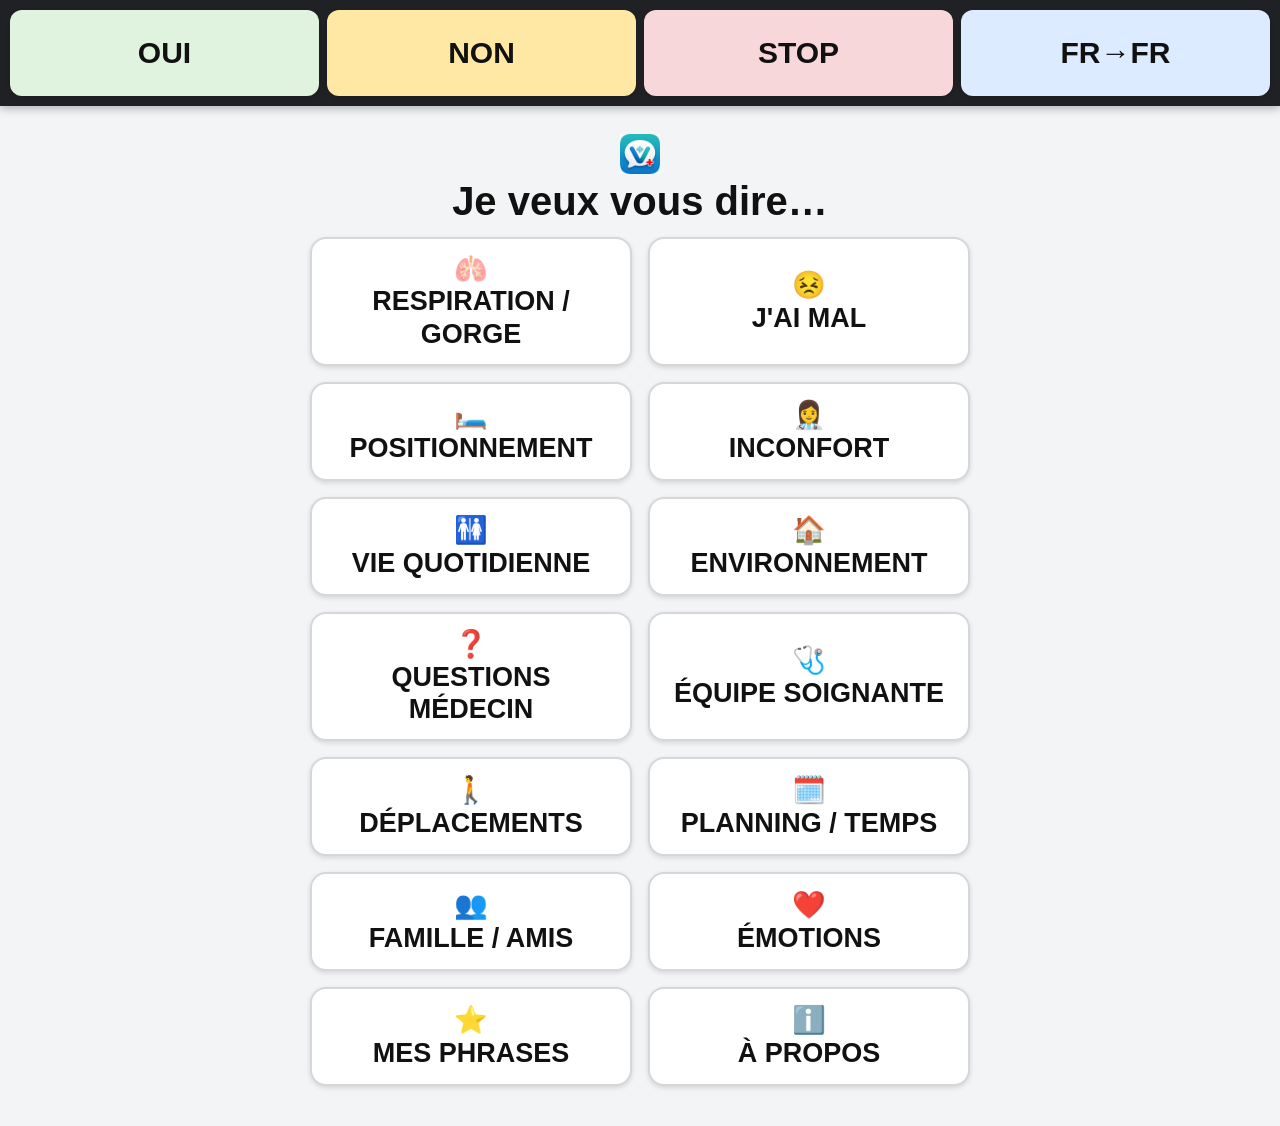
==== commit 9a9c4d7a: "Remove redundant Voice button and refresh cache" ====
--- a/index.html
+++ b/index.html
@@ -196,13 +196,6 @@
 				⭐<br>
 				<span id="homePhrasesButton">
 					MES PHRASES
-				</span>
-			</button>
-
-			<button onclick="openVoiceScreen()">
-				⚙️<br>
-				<span id="homeVoiceButton">
-					VOIX
 				</span>
 			</button>
 
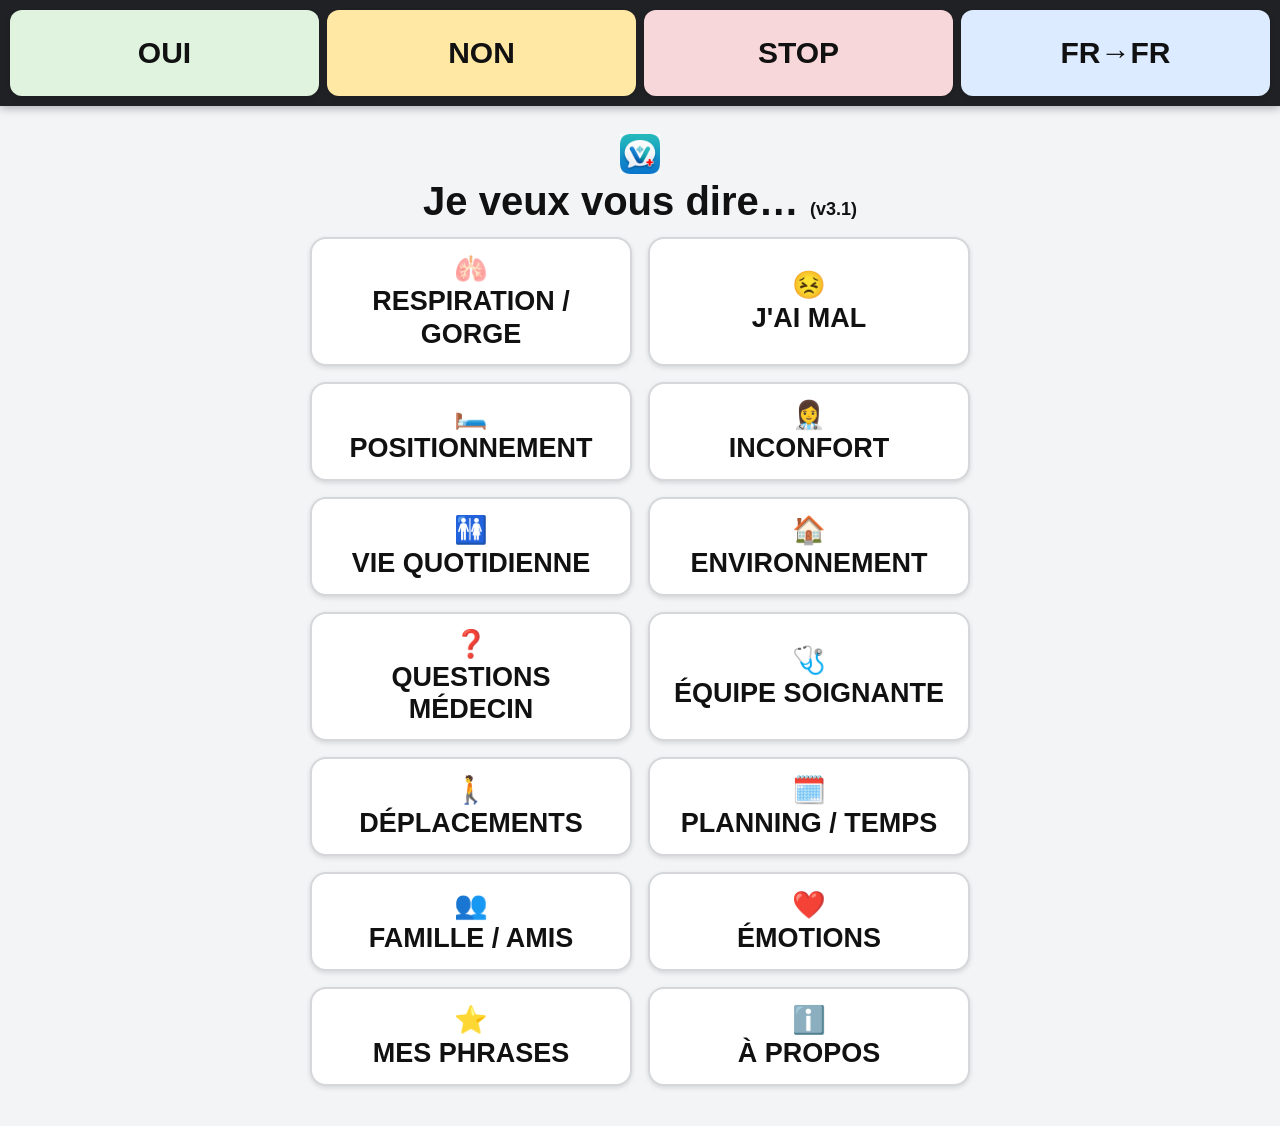
==== commit b7f0a22d: "VoxHelp 3.1 – 12 langues patient en menu déroulant" ====
--- a/index.html
+++ b/index.html
@@ -2110,59 +2110,25 @@
             pour les boutons des écrans.
         </p>
 
-        <div class="language-choice">
-
-            <button
-                data-patient-language="fr"
-                onclick="choosePatientLanguage('fr')"
-            >
-                🇫🇷<br>
-                FRANÇAIS
-            </button>
-
-            <button
-                data-patient-language="en"
-                onclick="choosePatientLanguage('en')"
-            >
-                🇬🇧<br>
-                ENGLISH
-            </button>
-
-            <button
-                data-patient-language="de"
-                onclick="choosePatientLanguage('de')"
-            >
-                🇩🇪<br>
-                DEUTSCH
-            </button>
-
-            <button
-                data-patient-language="it"
-                onclick="choosePatientLanguage('it')"
-            >
-                🇮🇹<br>
-                ITALIANO
-            </button>
-			
-			<button
-				data-patient-language="es"
-				onclick="choosePatientLanguage('es')"
-			>
-				🇪🇸<br>
-				ESPAÑOL
-			</button>
-
-			<button
-				data-patient-language="pt"
-				onclick="choosePatientLanguage('pt')"
-			>
-				🇵🇹<br>
-				PORTUGUÊS
-			</button>
-
-        </div>
+		<select id="patientLanguageSelect" class="patient-language-select"
+				aria-label="Langue du patient" onchange="choosePatientLanguage(this.value)">
+			<option value="sq">🇦🇱 ALBANAIS</option>
+			<option value="ar">🇸🇦 ARABE</option>
+			<option value="bs">🇧🇦 BALKAN</option>
+			<option value="de">🇩🇪 DEUTSCH</option>
+			<option value="en">🇬🇧 ENGLISH</option>
+			<option value="es">🇪🇸 ESPAÑOL</option>
+			<option value="fr" selected>🇫🇷 FRANÇAIS</option>
+			<option value="it">🇮🇹 ITALIANO</option>
+			<option value="pt">🇵🇹 PORTUGUÊS</option>
+			<option value="ru">🇷🇺 RUSSE</option>
+			<option value="tr">🇹🇷 TURC</option>
+			<option value="uk">🇺🇦 UKRAINIEN</option>
+		</select>
 
     </div>
+
+
 
 	<div class="language-setting">
 
--- a/style.css
+++ b/style.css
@@ -894,6 +894,35 @@
     min-height: clamp(82px, 12vh, 110px);
 
     font-size: clamp(17px, 3.8vw, 23px);
+}
+
+/* MENU LANGUE DU PATIENT — TACTILE */
+
+#voiceScreen .patient-language-select {
+    display: block;
+
+    width: 100%;
+    min-height: 76px;
+
+    padding: 14px 18px;
+
+    border: 3px solid #444;
+    border-radius: 16px;
+
+    background: #fff;
+    color: #111;
+
+    font-family: inherit;
+    font-size: clamp(21px, 5vw, 26px);
+    font-weight: 700;
+
+    cursor: pointer;
+    touch-action: manipulation;
+}
+
+#voiceScreen .patient-language-select:focus-visible {
+    outline: 4px solid #222;
+    outline-offset: 3px;
 }
 
 .language-active {
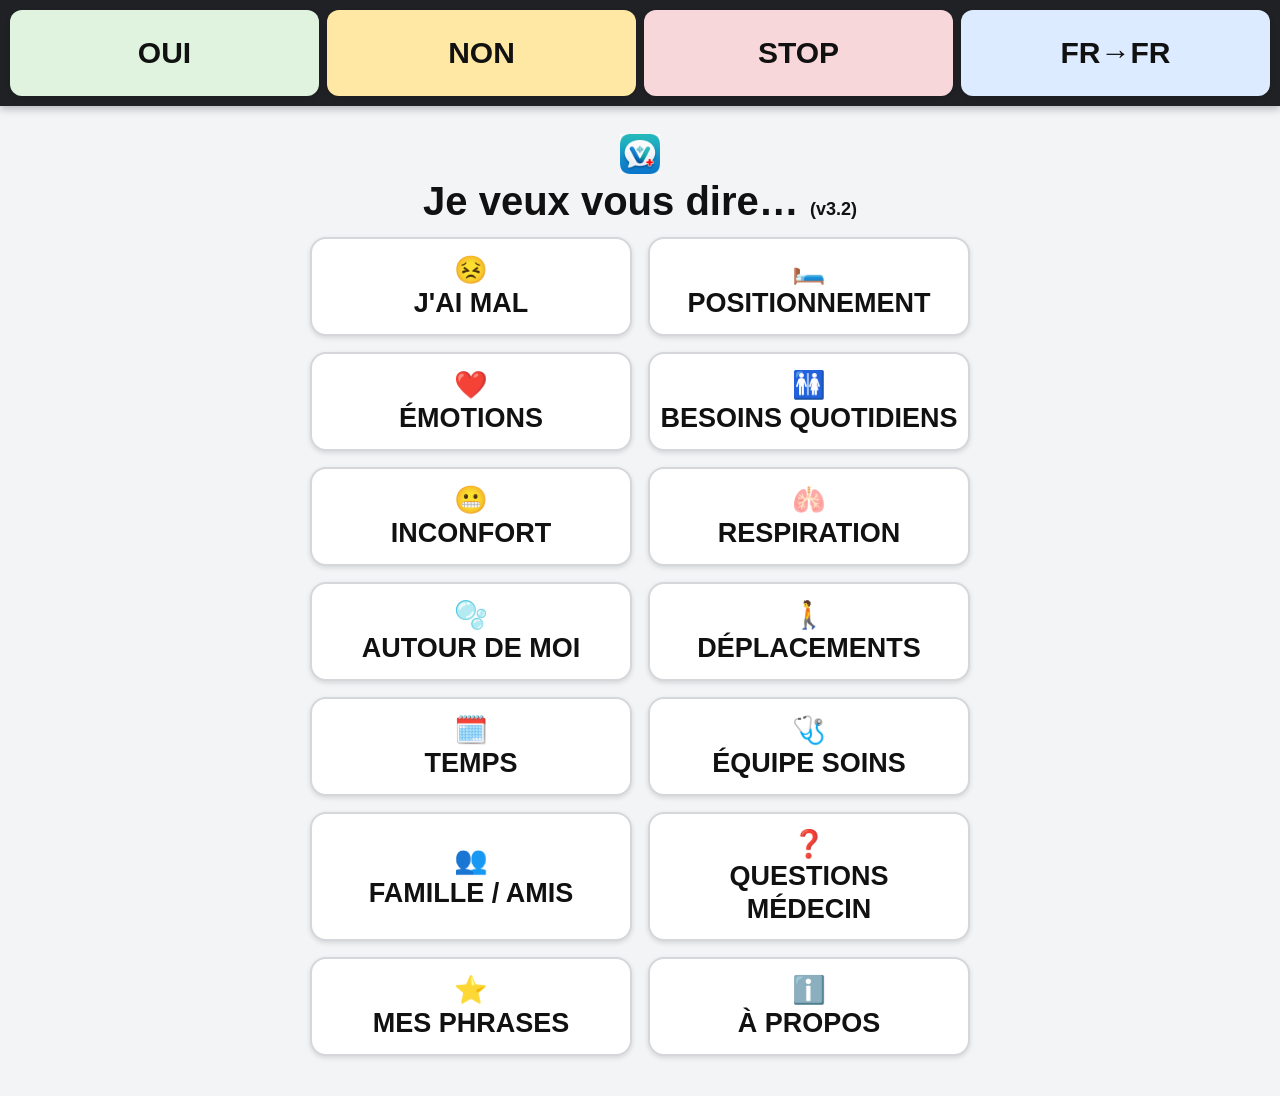
==== commit a007b1de: "VoxHelp v3.2/c1" ====
--- a/index.html
+++ b/index.html
@@ -34,7 +34,7 @@
 	
 	<meta
 		name="apple-mobile-web-app-title"
-		content="VoxHelp 3.0"
+		content="VoxHelp 3.2"
 	>
 
 	<meta
@@ -106,13 +106,6 @@
 			
 		<div class="buttons">
 
-			<button onclick="showScreen('respirationScreen')">
-				🫁<br>
-				<span id="homeRespirationButton">
-					RESPIRATION / GORGE
-				</span>
-			</button>
-
 			<button onclick="showScreen('painScreen')">
 				😣<br>
 				<span id="homePainButton">
@@ -127,68 +120,74 @@
 				</span>
 			</button>
 
+			<button onclick="showScreen('emotionScreen')">
+				❤️<br>
+				<span id="homeEmotionButton">
+					ÉMOTIONS
+				</span>
+			</button>
+
+			<button onclick="showScreen('hygieneScreen')">
+				🚻<br>
+				<span id="homeHygieneButton">
+					BESOINS QUOTIDIENS
+				</span>
+			</button>
+
 			<button onclick="showScreen('careScreen')">
-				👩‍⚕️<br>
+				😬<br>
 				<span id="homeCareButton">
 					INCONFORT
 				</span>
 			</button>
-
-			<button onclick="showScreen('hygieneScreen')">
-				🚻<br>
-				<span id="homeHygieneButton">
-					VIE QUOTIDIENNE
+			
+			<button onclick="showScreen('respirationScreen')">
+				🫁<br>
+				<span id="homeRespirationButton">
+					RESPIRATION
 				</span>
 			</button>
 
 			<button onclick="showScreen('environmentScreen')">
-				🏠<br>
+				🫧<br>
 				<span id="homeEnvironmentButton">
-					ENVIRONNEMENT
+					AUTOUR DE MOI
 				</span>
 			</button>
 
+			<button onclick="showScreen('movementScreen')">
+				🚶<br>
+				<span id="homeMovementButton">
+					DÉPLACEMENTS
+				</span>
+			</button>
+
+			<button onclick="showScreen('planningScreen')">
+				🗓️<br>
+				<span id="homePlanningButton">
+					TEMPS
+				</span>
+			</button>
+
+			<button onclick="showScreen('careTeamScreen')">
+				🩺<br>
+				<span id="homeCareTeamButton">
+					ÉQUIPE SOINS
+				</span>
+			</button>
+
+			<button onclick="showScreen('talkScreen')">
+				👥<br>
+				<span id="homeTalkButton">
+					FAMILLE / AMIS
+				</span>
+			</button>
+			
 			<button onclick="showScreen('questionsScreen')">
 				❓<br>
 				<span id="homeQuestionsButton">
 					QUESTIONS<br>
 					MÉDECIN
-				</span>
-			</button>
-
-			<button onclick="showScreen('careTeamScreen')">
-				🩺<br>
-				<span id="homeCareTeamButton">
-					ÉQUIPE SOIGNANTE
-				</span>
-			</button>
-
-			<button onclick="showScreen('movementScreen')">
-				🚶<br>
-				<span id="homeMovementButton">
-					DÉPLACEMENTS
-				</span>
-			</button>
-
-			<button onclick="showScreen('planningScreen')">
-				🗓️<br>
-				<span id="homePlanningButton">
-					PLANNING / TEMPS
-				</span>
-			</button>
-
-
-			<button onclick="showScreen('talkScreen')">
-				👥<br>
-				<span id="homeTalkButton">
-					FAMILLE / AMIS
-				</span>
-			</button>
-
-			<button onclick="showScreen('emotionScreen')">
-				❤️<br>
-				<span id="homeEmotionButton">
-					ÉMOTIONS
 				</span>
 			</button>
 
@@ -462,15 +461,15 @@
 
     <div class="phrase-buttons">
 
-        <button onclick="speakPositionPhrase('bed')">
-            <span id="positionBedButton">
-                COUCHEZ-MOI
-            </span>
-        </button>
-
-        <button onclick="speakPositionPhrase('sitUp')">
-            <span id="positionSitUpButton">
-                REDRESSEZ-MOI
+		<button onclick="speakPositionPhrase('bed')">
+			<span id="positionBedButton">
+				ALLER AU LIT
+			</span>
+		</button>
+
+        <button onclick="speakPositionPhrase('chair')">
+            <span id="positionChairButton">
+                ALLER AU FAUTEUIL
             </span>
         </button>
 
@@ -566,22 +565,57 @@
 
     <div class="phrase-buttons">
 
-        <button onclick="speakCarePhrase('help')">
-            <span id="careHelpButton">
-                BESOIN D'AIDE
-            </span>
-        </button>
-
-        <button onclick="speakCarePhrase('unwell')">
-            <span id="careUnwellButton">
-                JE NE ME SENS<br>
-                PAS BIEN
-            </span>
-        </button>
-
-        <button onclick="speakCarePhrase('better')">
-            <span id="careBetterButton">
-                ÇA VA MIEUX
+        <button onclick="speakCarePhrase('hot')">
+            <span id="careHotButton">
+                J'AI CHAUD
+            </span>
+        </button>
+
+        <button onclick="speakCarePhrase('cold')">
+            <span id="careColdButton">
+                J'AI FROID
+            </span>
+        </button>
+
+        <button onclick="speakCarePhrase('weakness')">
+            <span id="careWeaknessButton">
+                FAIBLE
+            </span>
+        </button>
+
+        <button onclick="speakCarePhrase('nausea')">
+            <span id="careNauseaButton">
+                NAUSÉES
+            </span>
+        </button>
+		
+        <button onclick="speakCarePhrase('constipation')">
+            <span id="careConstipationButton">
+                CONSTIPÉ
+            </span>
+        </button>
+
+        <button onclick="speakCarePhrase('gas')">
+            <span id="careGasButton">
+                GAZ
+            </span>
+        </button>
+
+        <button onclick="speakCarePhrase('diarrhea')">
+            <span id="careDiarrheaButton">
+                DIARRHÉE
+            </span>
+        </button>
+
+        <button onclick="speakCarePhrase('chills')">
+            <span id="careChillsButton">
+                FRISSONS
+            </span>
+        </button>
+
+        <button onclick="speakCarePhrase('dizziness')">
+            <span id="careDizzinessButton">
+                VERTIGES
             </span>
         </button>
 
@@ -592,66 +626,7 @@
             </span>
         </button>
 
-        <button onclick="speakCarePhrase('constipation')">
-            <span id="careConstipationButton">
-                CONSTIPÉ
-            </span>
-        </button>
-
-        <button onclick="speakCarePhrase('gas')">
-            <span id="careGasButton">
-                GAZ
-            </span>
-        </button>
-
-        <button onclick="speakCarePhrase('diarrhea')">
-            <span id="careDiarrheaButton">
-                DIARRHÉE
-            </span>
-        </button>
-
-        <button onclick="speakCarePhrase('nausea')">
-            <span id="careNauseaButton">
-                NAUSÉES
-            </span>
-        </button>
-
-        <button onclick="speakCarePhrase('dizziness')">
-            <span id="careDizzinessButton">
-                VERTIGES
-            </span>
-        </button>
-
-        <button onclick="speakCarePhrase('weakness')">
-            <span id="careWeaknessButton">
-                FAIBLE
-            </span>
-        </button>
-
-        <button onclick="speakCarePhrase('chills')">
-            <span id="careChillsButton">
-                FRISSONS
-            </span>
-        </button>
-
-        <button onclick="speakCarePhrase('medicationNotEnough')">
-            <span id="careMedicationNotEnoughButton">
-                MÉDICAMENTS<br>
-                PAS EFFICACES
-            </span>
-        </button>
-
-        <button onclick="speakCarePhrase('hot')">
-            <span id="careHotButton">
-                J'AI CHAUD
-            </span>
-        </button>
-
-        <button onclick="speakCarePhrase('cold')">
-            <span id="careColdButton">
-                J'AI FROID
-            </span>
-        </button>
+
 
     </div>
 
@@ -674,31 +649,36 @@
     </button>
 
     <h1 id="hygieneTitle">
-        Vie quotidienne
+        Besoins quotidiens
     </h1>
 
     <div class="phrase-buttons">
 
-        <button onclick="speakHygienePhrase('change')">
-            <span id="hygieneChangeButton">
-                BESOIN<br>
-                D'ÊTRE CHANGÉ
-            </span>
-        </button>
-
-        <button onclick="speakHygienePhrase('urinate')">
-            <span id="hygieneUrinateButton">
-                BESOIN<br>
-                D'URINER
-            </span>
-        </button>
-
-        <button onclick="speakHygienePhrase('stool')">
-            <span id="hygieneStoolButton">
-                BESOIN D'ALLER<br>
-                À LA SELLE
-            </span>
-        </button>
+		<button onclick="speakHygienePhrase('urinate')">
+			<span id="hygieneUrinateButton">
+				URINER
+			</span>
+		</button>
+
+		<button onclick="speakHygienePhrase('stool')">
+			<span id="hygieneStoolButton">
+				ALLER À<br>
+				LA SELLE
+			</span>
+		</button>
+
+		<button onclick="speakHygienePhrase('change')">
+			<span id="hygieneChangeButton">
+				ÊTRE CHANGÉ
+			</span>
+		</button>
+
+		<button onclick="speakHygienePhrase('shower')">
+			<span id="hygieneShowerButton">
+				LAVER MON<br>
+				CORPS
+			</span>
+		</button>
 
         <button onclick="speakHygienePhrase('hungry')">
             <span id="hygieneHungryButton">
@@ -709,13 +689,6 @@
         <button onclick="speakHygienePhrase('thirsty')">
             <span id="hygieneThirstyButton">
                 J'AI SOIF
-            </span>
-        </button>
-
-        <button onclick="speakHygienePhrase('shower')">
-            <span id="hygieneShowerButton">
-                PRENDRE<br>
-                UNE DOUCHE
             </span>
         </button>
 
@@ -751,6 +724,12 @@
             </span>
         </button>
 
+        <button onclick="speakHygienePhrase('dentures')">
+            <span id="hygieneDenturesButton">
+                DENTIER
+            </span>
+        </button>
+
         <button onclick="speakHygienePhrase('hearingAid')">
             <span id="hygieneHearingAidButton">
                 APPAREIL<br>
@@ -758,12 +737,6 @@
             </span>
         </button>
 
-        <button onclick="speakHygienePhrase('dentures')">
-            <span id="hygieneDenturesButton">
-                DENTIER
-            </span>
-        </button>
-
         <button onclick="speakHygienePhrase('tshirt')">
             <span id="hygieneTshirtButton">
                 T-SHIRT
@@ -785,6 +758,12 @@
         <button onclick="speakHygienePhrase('shoes')">
             <span id="hygieneShoesButton">
                 CHAUSSURES
+            </span>
+        </button>
+
+        <button onclick="speakHygienePhrase('coat')">
+            <span id="hygieneCoatButton">
+                MANTEAU
             </span>
         </button>
 
@@ -814,9 +793,10 @@
 
     <div class="phrase-buttons">
 
-        <button onclick="speakEmotionPhrase('afraid')">
-            <span id="emotionAfraidButton">
-                J'AI PEUR
+        <button onclick="speakEmotionPhrase('happy')">
+            <span id="emotionHappyButton">
+                JE SUIS<br>
+                CONTENT
             </span>
         </button>
 
@@ -834,10 +814,23 @@
             </span>
         </button>
 
-        <button onclick="speakEmotionPhrase('fedUp')">
-            <span id="emotionFedUpButton">
-                J'EN AI<br>
-                MARRE
+        <button onclick="speakEmotionPhrase('afraid')">
+            <span id="emotionAfraidButton">
+                J'AI PEUR
+            </span>
+        </button>
+
+        <button onclick="speakEmotionPhrase('tired')">
+            <span id="emotionTiredButton">
+                JE SUIS<br>
+                FATIGUÉ
+            </span>
+        </button>
+
+        <button onclick="speakEmotionPhrase('better')">
+            <span id="emotionBetterButton">
+                JE ME SENS<br>
+                MIEUX
             </span>
         </button>
 
@@ -855,30 +848,11 @@
             </span>
         </button>
 
-        <button onclick="speakEmotionPhrase('tired')">
-            <span id="emotionTiredButton">
-                JE SUIS<br>
-                FATIGUÉ
-            </span>
-        </button>
-
-        <button onclick="speakEmotionPhrase('bored')">
-            <span id="emotionBoredButton">
-                JE M'ENNUIE
-            </span>
-        </button>
-
-        <button onclick="speakEmotionPhrase('happy')">
-            <span id="emotionHappyButton">
-                JE SUIS<br>
-                CONTENT
-            </span>
-        </button>
-
-        <button onclick="speakEmotionPhrase('better')">
-            <span id="emotionBetterButton">
-                JE ME SENS<br>
-                MIEUX
+
+        <button onclick="speakEmotionPhrase('noTalk')">
+            <span id="emotionNoTalkButton">
+                PAS ENVIE<br>
+                DE PARLER
             </span>
         </button>
 
@@ -889,20 +863,6 @@
             </span>
         </button>
 
-        <button onclick="speakEmotionPhrase('alone')">
-            <span id="emotionAloneButton">
-                JE VEUX<br>
-                ÊTRE SEUL
-            </span>
-        </button>
-
-        <button onclick="speakEmotionPhrase('noTalk')">
-            <span id="emotionNoTalkButton">
-                PAS ENVIE<br>
-                DE PARLER
-            </span>
-        </button>
-
     </div>
 
 </section>
@@ -1041,10 +1001,45 @@
     </button>
 
     <h1 id="environmentTitle">
-        Environnement
+        Autour de moi
     </h1>
 
     <div class="phrase-buttons">
+
+        <button onclick="speakEnvironmentPhrase('lightOn')">
+            <span id="environmentLightOnButton">
+                ALLUMEZ<br>
+                LA LUMIÈRE
+            </span>
+        </button>
+
+        <button onclick="speakEnvironmentPhrase('lightOff')">
+            <span id="environmentLightOffButton">
+                ÉTEIGNEZ<br>
+                LA LUMIÈRE
+            </span>
+        </button>
+
+        <button onclick="speakEnvironmentPhrase('openCurtains')">
+            <span id="environmentOpenCurtainsButton">
+                OUVREZ<br>
+                LES RIDEAUX
+            </span>
+        </button>
+
+        <button onclick="speakEnvironmentPhrase('closeCurtains')">
+            <span id="environmentCloseCurtainsButton">
+                FERMEZ<br>
+                LES RIDEAUX
+            </span>
+        </button>
+
+        <button onclick="speakEnvironmentPhrase('openDoor')">
+            <span id="environmentOpenDoorButton">
+                OUVREZ<br>
+                LA PORTE
+            </span>
+        </button>
 
         <button onclick="speakEnvironmentPhrase('closeDoor')">
             <span id="environmentCloseDoorButton">
@@ -1053,38 +1048,43 @@
             </span>
         </button>
 
-        <button onclick="speakEnvironmentPhrase('openDoor')">
-            <span id="environmentOpenDoorButton">
+        <button onclick="speakEnvironmentPhrase('openWindow')">
+            <span id="environmentOpenWindowButton">
                 OUVREZ<br>
-                LA PORTE
-            </span>
-        </button>
-
-        <button onclick="speakEnvironmentPhrase('closeCurtains')">
-            <span id="environmentCloseCurtainsButton">
+                LA FENÊTRE
+            </span>
+        </button>
+
+        <button onclick="speakEnvironmentPhrase('closeWindow')">
+            <span id="environmentCloseWindowButton">
                 FERMEZ<br>
-                LES RIDEAUX
-            </span>
-        </button>
-
-        <button onclick="speakEnvironmentPhrase('openCurtains')">
-            <span id="environmentOpenCurtainsButton">
-                OUVREZ<br>
-                LES RIDEAUX
-            </span>
-        </button>
-
-        <button onclick="speakEnvironmentPhrase('lightOn')">
-            <span id="environmentLightOnButton">
-                ALLUMEZ<br>
-                LA LUMIÈRE
-            </span>
-        </button>
-
-        <button onclick="speakEnvironmentPhrase('lightOff')">
-            <span id="environmentLightOffButton">
-                ÉTEIGNEZ<br>
-                LA LUMIÈRE
+                LA FENÊTRE
+            </span>
+        </button>
+
+        <button onclick="speakEnvironmentPhrase('television')">
+            <span id="environmentTelevisionButton">
+                TÉLÉVISION
+            </span>
+        </button>
+
+        <button onclick="speakEnvironmentPhrase('music')">
+            <span id="environmentMusicButton">
+                MUSIQUE
+            </span>
+        </button>
+
+        <button onclick="speakEnvironmentPhrase('phone')">
+            <span id="environmentPhoneButton">
+                AVOIR MON<br>
+                TÉLÉPHONE
+            </span>
+        </button>
+
+        <button onclick="speakEnvironmentPhrase('rechargePhone')">
+            <span id="environmentRechargePhoneButton">
+                RECHARGER MON<br>
+                TÉLÉPHONE
             </span>
         </button>
 
@@ -1092,46 +1092,6 @@
             <span id="environmentNoiseButton">
                 TROP<br>
                 DE BRUIT
-            </span>
-        </button>
-
-        <button onclick="speakEnvironmentPhrase('openWindow')">
-            <span id="environmentOpenWindowButton">
-                OUVREZ<br>
-                LA FENÊTRE
-            </span>
-        </button>
-
-        <button onclick="speakEnvironmentPhrase('closeWindow')">
-            <span id="environmentCloseWindowButton">
-                FERMEZ<br>
-                LA FENÊTRE
-            </span>
-        </button>
-
-        <button onclick="speakEnvironmentPhrase('television')">
-            <span id="environmentTelevisionButton">
-                TÉLÉVISION
-            </span>
-        </button>
-
-        <button onclick="speakEnvironmentPhrase('music')">
-            <span id="environmentMusicButton">
-                MUSIQUE
-            </span>
-        </button>
-
-        <button onclick="speakEnvironmentPhrase('phone')">
-            <span id="environmentPhoneButton">
-                AVOIR MON<br>
-                TÉLÉPHONE
-            </span>
-        </button>
-
-        <button onclick="speakEnvironmentPhrase('rechargePhone')">
-            <span id="environmentRechargePhoneButton">
-                RECHARGER MON<br>
-                TÉLÉPHONE
             </span>
         </button>
 
@@ -2452,40 +2412,58 @@
 
 </main>
 
-	<script src="app.js?v=3.0.1"></script>
+	<script src="app.js?v=3.2-c1"></script>
 
 <script>
+
 (function () {
 
     const isInstalled =
         window.matchMedia('(display-mode: standalone)').matches ||
         window.navigator.standalone === true;
 
-    const installKey = 'voxhelp-install-counted-v2.1';
-
-    if (
-        isInstalled &&
-        localStorage.getItem(installKey) !== '1'
-    ) {
-
-        fetch(
-            'https://counterapi.com/api/wrelax1.github.io/install/voxhelp-2-1'
-        )
-        .then(function (response) {
-
-            if (response.ok) {
-                localStorage.setItem(installKey, '1');
-            }
-
+    const isProduction =
+        location.origin === 'https://wrelax1.github.io' &&
+        location.pathname.startsWith('/voxhelp-3/');
+
+    if (!isInstalled || !isProduction) return;
+
+    const installKey = 'voxhelp-install-counted-v3';
+    const idKey = 'voxhelp-install-id-v3';
+
+    if (localStorage.getItem(installKey) === '1') return;
+
+    let installationId = localStorage.getItem(idKey);
+
+    if (!installationId) {
+        installationId = crypto.randomUUID();
+        localStorage.setItem(idKey, installationId);
+    }
+
+    fetch('https://voxhelp-stats.wwinfried.workers.dev/install', {
+        method: 'POST',
+        headers: {
+            'Content-Type': 'application/json'
+        },
+        body: JSON.stringify({
+            installation_id: installationId
         })
-        .catch(function () {
-            // VoxHelp continue à fonctionner normalement
-            // même si le compteur est indisponible.
-        });
-
-    }
+    })
+    .then(function (response) {
+        if (!response.ok) throw new Error('Erreur compteur');
+        return response.json();
+    })
+    .then(function (data) {
+        if (data.success === true) {
+            localStorage.setItem(installKey, '1');
+        }
+    })
+    .catch(function () {
+        // Ne pas perturber VoxHelp en cas d'erreur réseau.
+    });
 
 })();
+
 </script>
 
 <!-- ======================================= -->
